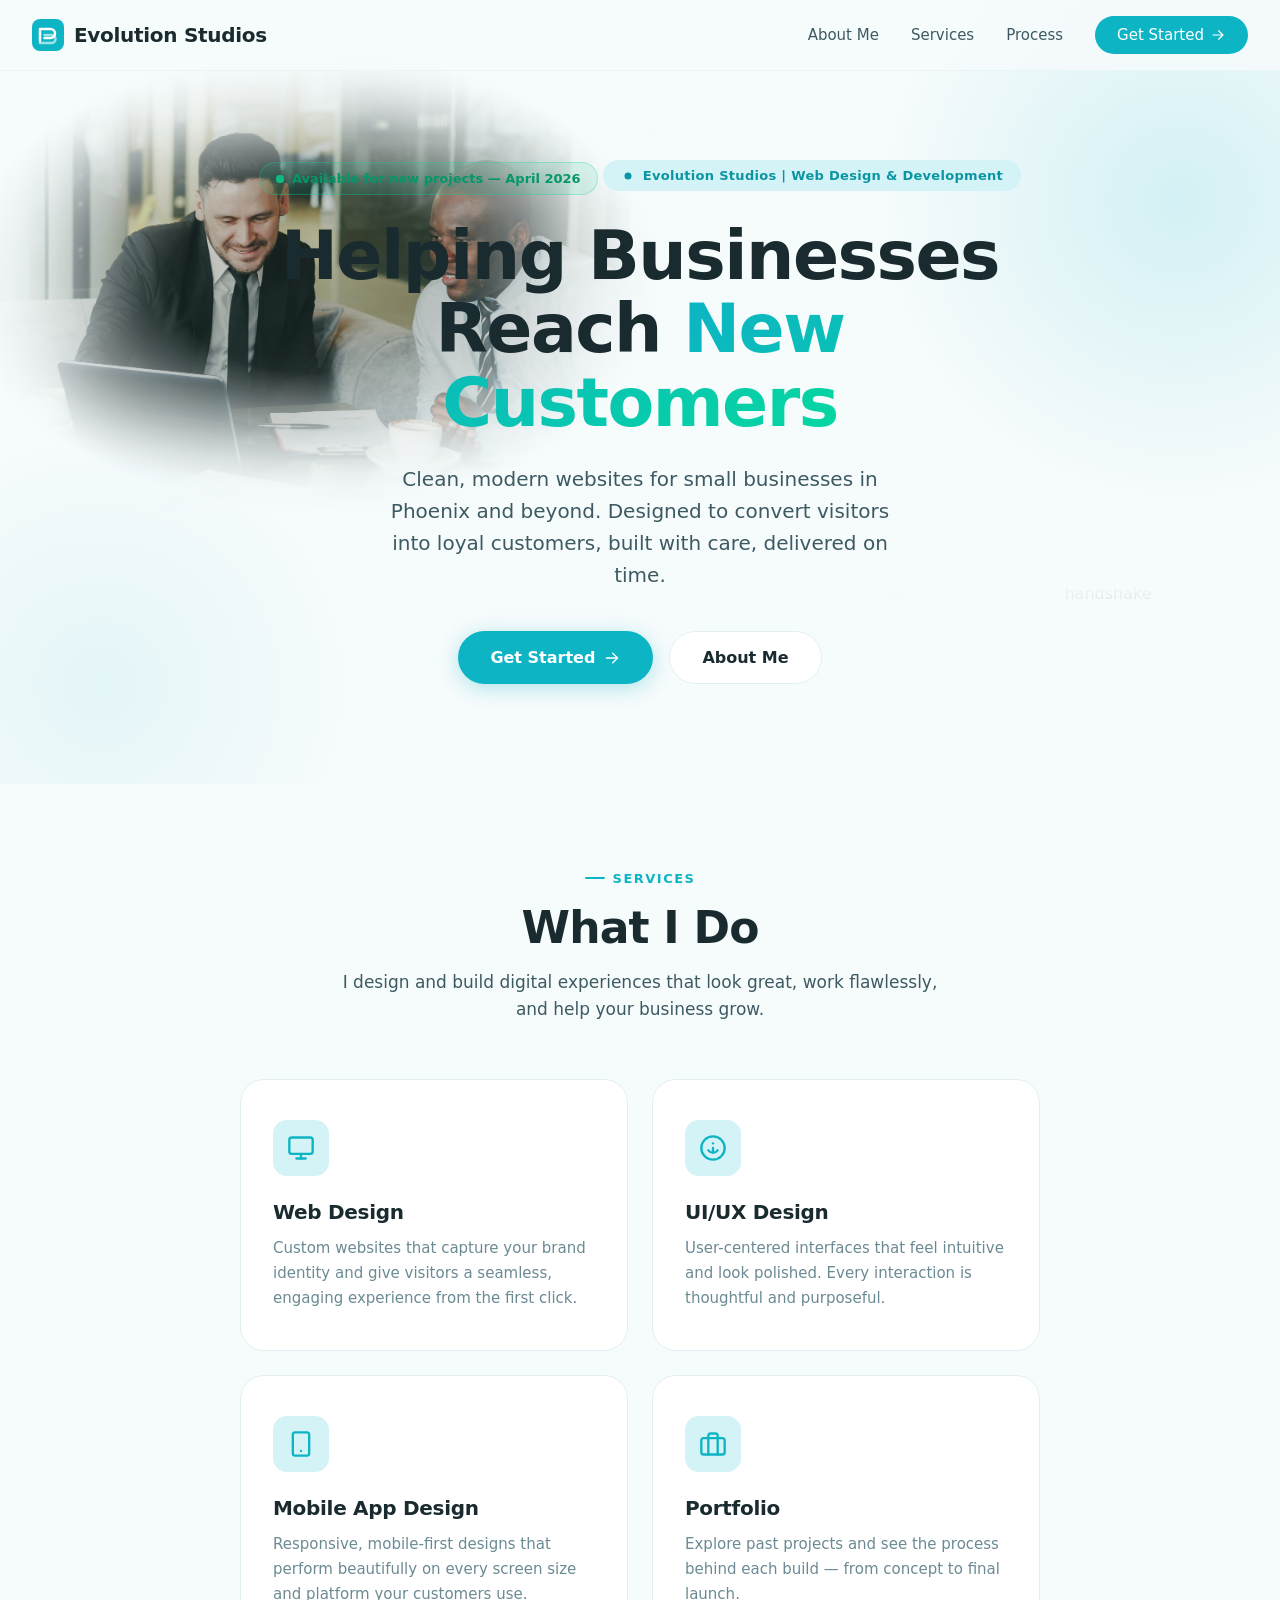
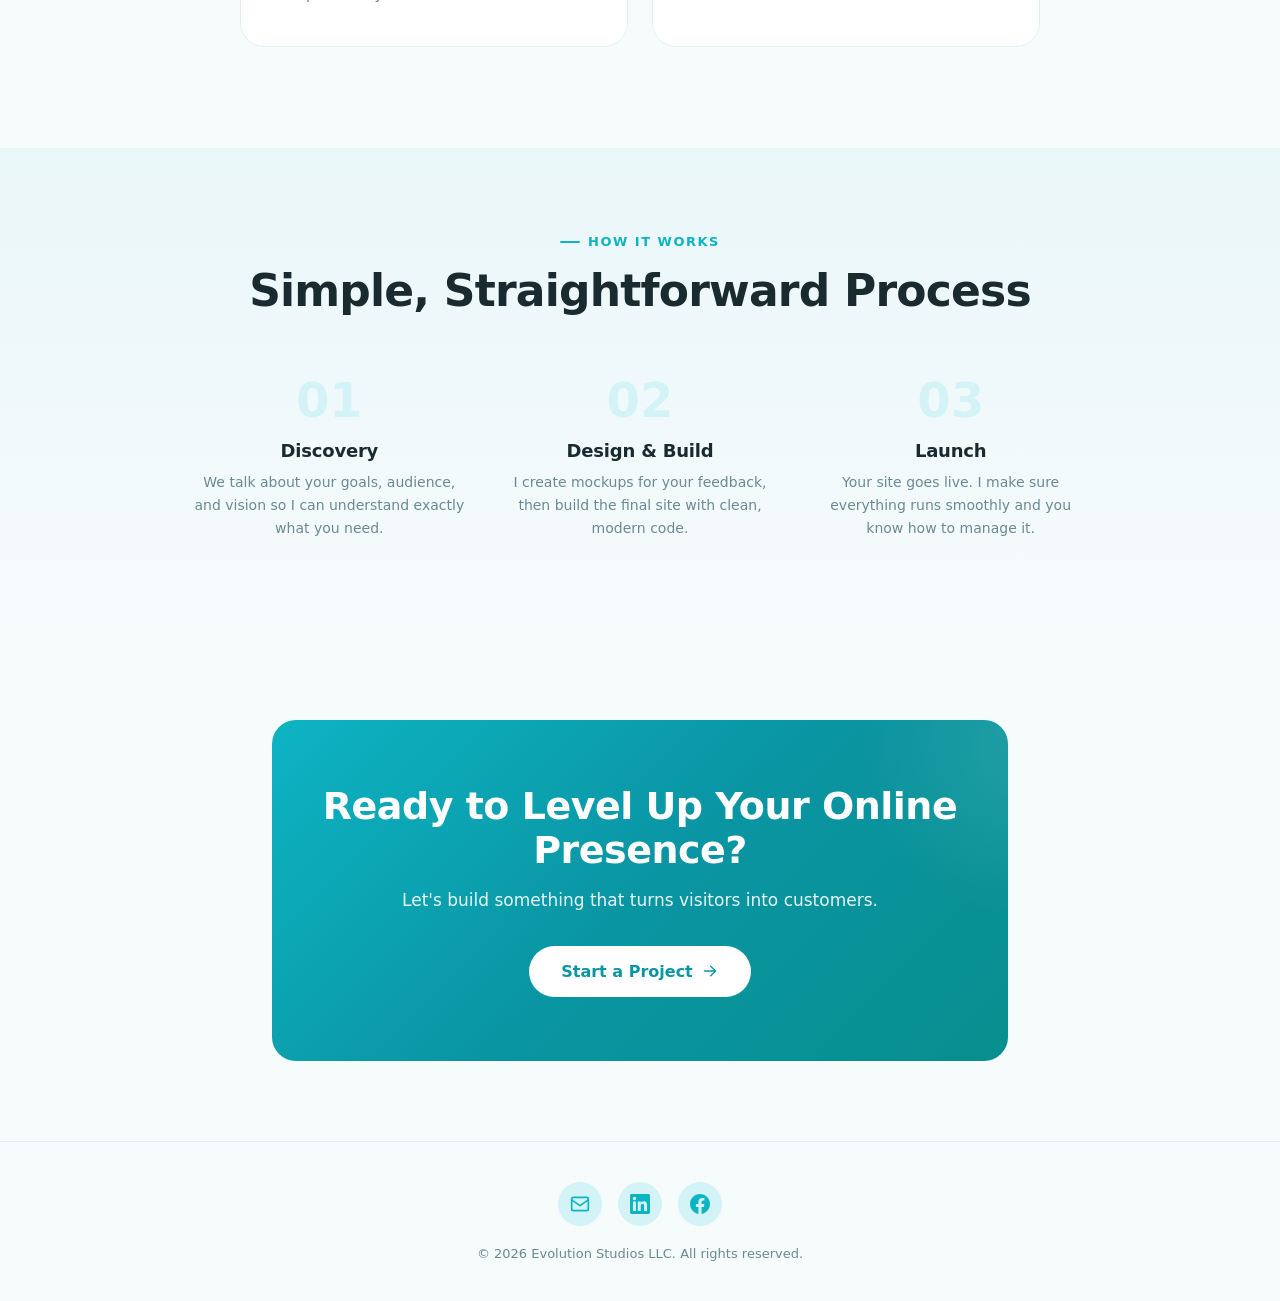
==== web files/index.html @ 4286f79e "main page" ====
<!DOCTYPE html>
<html lang="en">
<head>
<!-- Google tag (gtag.js) -->
<script async src="https://www.googletagmanager.com/gtag/js?id=G-BLVY6RMLWH"></script>
<script>
  window.dataLayer = window.dataLayer || [];
  function gtag(){dataLayer.push(arguments);}
  gtag('js', new Date());

  gtag('config', 'G-BLVY6RMLWH');
</script>
<meta charset="UTF-8">
<meta name="viewport" content="width=device-width, initial-scale=1.0">
<title>Evolution Studios — Web Design & Development</title>
<meta name="description" content="Evolution Studios offers custom web design, UI/UX, and mobile app design to help businesses attract and convert customers in the Phoenix area.">
<link rel="stylesheet" href="https://myfonts.neocities.org/fonts.css">
<style>

/* ============ VARIABLES ============ */
:root {
  --bg-primary: #f6fbfc;
  --bg-hero: #eaf7f9;
  --text-dark: #1a2b30;
  --text-mid: #3d5a62;
  --text-light: #6b8a93;
  --accent: #0db4c4;
  --accent-dark: #0a95a3;
  --accent-light: #d4f3f7;
  --accent-glow: rgba(13, 180, 196, 0.15);
  --white: #ffffff;
  --card-bg: #ffffff;
  --card-border: #e2eff2;
  --shadow-sm: 0 1px 3px rgba(26, 43, 48, 0.06);
  --shadow-md: 0 8px 30px rgba(26, 43, 48, 0.08);
  --shadow-lg: 0 20px 60px rgba(26, 43, 48, 0.1);
  --radius-sm: 10px;
  --radius-md: 16px;
  --radius-lg: 24px;
  --font-body: 'DM Sans', system-ui, -apple-system, sans-serif;
  --font-display: 'Outfit', system-ui, sans-serif;
}
/* Back to top button */
.back-to-top {
  position: fixed;
  bottom: 32px;
  right: 32px;
  width: 48px;
  height: 48px;
  background: var(--accent);
  color: var(--white);
  border: none;
  border-radius: 50%;
  cursor: pointer;
  display: flex;
  align-items: center;
  justify-content: center;
  box-shadow: 0 4px 20px rgba(13, 180, 196, 0.35);
  opacity: 0;
  visibility: hidden;
  transform: translateY(20px);
  transition: all 0.3s ease;
  z-index: 99;
}

.back-to-top.visible {
  opacity: 1;
  visibility: visible;
  transform: translateY(0);
}

.back-to-top:hover {
  background: var(--accent-dark);
  transform: translateY(-4px);
  box-shadow: 0 8px 30px rgba(13, 180, 196, 0.5);
}

.back-to-top svg {
  width: 20px;
  height: 20px;
}

@media (max-width: 700px) {
  .back-to-top {
    bottom: 20px;
    right: 20px;
    width: 44px;
    height: 44px;
  }
}
/* 3D tilt setup */
.services-grid {
  perspective: 1000px;
}

.service-card {
  transform-style: preserve-3d;
  will-change: transform;
}

.service-card .service-icon,
.service-card h3,
.service-card p {
  transform: translateZ(20px);
  transition: transform 0.35s ease;
}
/* Availability badge */
.availability-badge {
  display: inline-flex;
  align-items: center;
  gap: 8px;
  padding: 8px 16px;
  background: rgba(6, 214, 160, 0.1);
  border: 1px solid rgba(6, 214, 160, 0.3);
  border-radius: 50px;
  font-size: 13px;
  font-weight: 600;
  color: #059669;
  margin-bottom: 24px;
  animation: fadeUp 0.6s ease both;
}

.availability-dot {
  width: 8px;
  height: 8px;
  background: #10b981;
  border-radius: 50%;
  position: relative;
  flex-shrink: 0;
}

.availability-dot::before {
  content: '';
  position: absolute;
  inset: 0;
  background: #10b981;
  border-radius: 50%;
  animation: pulse 2s ease-out infinite;
}

@keyframes pulse {
  0% {
    transform: scale(1);
    opacity: 0.9;
  }
  100% {
    transform: scale(3.5);
    opacity: 0;
  }
}
.scroll-progress {
  position: fixed;
  top: 0;
  left: 0;
  height: 3px;
  width: 0%;
  background: linear-gradient(90deg, var(--accent), #06d6a0);
  z-index: 200;
  transition: width 0.1s ease-out;
  box-shadow: 0 0 10px var(--accent-glow);
}

/* ============ RESET ============ */
*, *::before, *::after { margin: 0; padding: 0; box-sizing: border-box; }
html { scroll-behavior: smooth; }
body {
  font-family: var(--font-body);
  color: var(--text-dark);
  background: var(--bg-primary);
  -webkit-font-smoothing: antialiased;
  overflow-x: hidden;
}
a { text-decoration: none; color: inherit; }
img { display: block; max-width: 100%; }

  /* ...your existing styles... */

  .fade-in {
    opacity: 0;
    transform: translateY(30px);
    transition: opacity 0.8s ease-out, transform 0.8s ease-out;
  }

  .fade-in.visible {
    opacity: 1;
    transform: translateY(0);
  }
  
  .fade-in:nth-child(1) { transition-delay: 0s; }
  .fade-in:nth-child(2) { transition-delay: 0.1s; }
  .fade-in:nth-child(3) { transition-delay: 0.2s; }
  .fade-in:nth-child(4) { transition-delay: 0.3s; }

  @media (prefers-reduced-motion: reduce) {
    .fade-in {
      opacity: 1;
      transform: none;
      transition: none;
    }
  }
/* ============ NAV ============ */
.nav {
  position: fixed;
  top: 0; left: 0; right: 0;
  z-index: 100;
  padding: 16px 32px;
  display: flex;
  align-items: center;
  justify-content: space-between;
  background: rgba(246, 251, 252, 0.85);
  backdrop-filter: blur(20px);
  -webkit-backdrop-filter: blur(20px);
  border-bottom: 1px solid rgba(226, 239, 242, 0.6);
  transition: box-shadow 0.3s;
}
.nav.scrolled { box-shadow: var(--shadow-sm); }
.nav-logo {
  display: flex;
  align-items: center;
  gap: 10px;
  font-family: var(--font-display);
  font-weight: 700;
  font-size: 20px;
  color: var(--text-dark);
  letter-spacing: -0.3px;
}
.nav-logo svg { flex-shrink: 0; }
.nav-links { display: flex; gap: 32px; align-items: center; }
.nav-links a {
  font-size: 15px;
  font-weight: 500;
  color: var(--text-mid);
  transition: color 0.2s;
}
.nav-links a:hover { color: var(--accent); }
.nav-cta {
  display: inline-flex;
  align-items: center;
  gap: 6px;
  padding: 10px 22px;
  background: var(--accent);
  color: var(--white) !important;
  font-weight: 600;
  font-size: 14px;
  border-radius: 50px;
  transition: background 0.2s, transform 0.2s;
}
.nav-cta:hover { background: var(--accent-dark); transform: translateY(-1px); }

/* Mobile nav toggle */
.nav-toggle { display: none; background: none; border: none; cursor: pointer; padding: 4px; }
.nav-toggle span {
  display: block;
  width: 24px;
  height: 2px;
  background: var(--text-dark);
  margin: 6px 0;
  border-radius: 2px;
  transition: 0.3s;
}

/* ============ HERO ============ */
.hero {
  padding: 160px 32px 100px;
  text-align: center;
  position: relative;
  overflow: hidden;
}
.hero::before {
  content: '';
  position: absolute;
  top: -100px; right: -200px;
  width: 600px; height: 600px;
  background: radial-gradient(circle, var(--accent-glow) 0%, transparent 70%);
  pointer-events: none;
}
.hero::after {
  content: '';
  position: absolute;
  bottom: -150px; left: -150px;
  width: 500px; height: 500px;
  background: radial-gradient(circle, rgba(13, 180, 196, 0.08) 0%, transparent 70%);
  pointer-events: none;
}
.hero-image {
  position: absolute;
  top: 50px;
  left: -40px;
  width: 700px;
  height: 460px;
  opacity: 1;
  pointer-events: none;
  overflow: visible; /* Changed to visible so feather can breathe */
  border-radius: 24px;
}

.hero-image img {
  width: 100%;
  height: 100%;
  object-fit: cover;
  mask-image: radial-gradient(
    ellipse 50% 50% at center,
    rgba(0,0,0,1) 0%,
    rgba(0,0,0,1) 40%,
    rgba(0,0,0,0.5) 70%,
    rgba(0,0,0,0) 100%
  );
  -webkit-mask-image: radial-gradient(
    ellipse 50% 50% at center,
    rgba(0,0,0,1) 0%,
    rgba(0,0,0,1) 40%,
    rgba(0,0,0,0.5) 70%,
    rgba(0,0,0,0) 100%
  );
   mask-composite: intersect;
  -webkit-mask-composite: source-in;
}
.hero-image::after {
  content: '';
  position: absolute;
  inset: 0;
  box-shadow: inset 0 0 100px 60px var(--bg-primary);
  border-radius: 24px;
  pointer-events: none;
}
.hero-badge {
  display: inline-flex;
  align-items: center;
  gap: 8px;
  padding: 8px 18px;
  background: var(--accent-light);
  color: var(--accent-dark);
  font-size: 13px;
  font-weight: 600;
  border-radius: 50px;
  margin-bottom: 28px;
  letter-spacing: 0.3px;
  animation: fadeUp 0.6s ease both;
}
.hero-badge svg { width: 14px; height: 14px; }
.hero h1 {
  font-family: var(--font-display);
  font-size: clamp(36px, 6vw, 68px);
  font-weight: 800;
  line-height: 1.08;
  letter-spacing: -1.5px;
  max-width: 750px;
  margin: 0 auto 24px;
  animation: fadeUp 0.6s 0.1s ease both;
}
.hero h1 .highlight {
  background: linear-gradient(135deg, var(--accent), #06d6a0);
  -webkit-background-clip: text;
  -webkit-text-fill-color: transparent;
  background-clip: text;
}
.hero-sub {
  font-size: clamp(17px, 2.2vw, 20px);
  color: var(--text-mid);
  line-height: 1.6;
  max-width: 540px;
  margin: 0 auto 40px;
  animation: fadeUp 0.6s 0.2s ease both;
}
.hero-actions {
  display: flex;
  gap: 16px;
  justify-content: center;
  flex-wrap: wrap;
  animation: fadeUp 0.6s 0.3s ease both;
}
.availability-badge,
.hero-badge,
.hero h1,
.hero-sub,
.hero-actions {
  position: relative;
  z-index: 1;
}
.btn-primary {
  display: inline-flex;
  align-items: center;
  gap: 8px;
  padding: 16px 32px;
  background: var(--accent);
  color: var(--white);
  font-family: var(--font-body);
  font-weight: 600;
  font-size: 16px;
  border: none;
  border-radius: 50px;
  cursor: pointer;
  transition: all 0.25s;
  box-shadow: 0 4px 20px rgba(13, 180, 196, 0.3);
}
.btn-primary:hover {
  background: var(--accent-dark);
  transform: translateY(-2px);
  box-shadow: 0 8px 30px rgba(13, 180, 196, 0.35);
}
.btn-primary svg { width: 18px; height: 18px; }
.btn-secondary {
  display: inline-flex;
  align-items: center;
  gap: 8px;
  padding: 16px 32px;
  background: var(--white);
  color: var(--text-dark);
  font-family: var(--font-body);
  font-weight: 600;
  font-size: 16px;
  border: 1.5px solid var(--card-border);
  border-radius: 50px;
  cursor: pointer;
  transition: all 0.25s;
}
.btn-secondary:hover {
  border-color: var(--accent);
  color: var(--accent);
  transform: translateY(-2px);
  box-shadow: var(--shadow-md);
}

/* ============ SERVICES ============ */
.services {
  padding: 80px 32px 100px;
  max-width: 1100px;
  margin: 0 auto;
  position: relative;
  text-align: center;
}
.section-label {
  display: inline-flex;
  align-items: center;
  gap: 8px;
  font-size: 13px;
  font-weight: 600;
  color: var(--accent);
  text-transform: uppercase;
  letter-spacing: 1.5px;
  margin-bottom: 16px;
}
.section-label::before {
  content: '';
  width: 20px; height: 2px;
  background: var(--accent);
  border-radius: 2px;
}
.services h2 {
  font-family: var(--font-display);
  font-size: clamp(28px, 4vw, 44px);
  font-weight: 700;
  letter-spacing: -0.8px;
  margin-bottom: 16px;
}
.services-image {
  position: absolute;
  top: -200px;
  right: -120px;
  width: 420px;
  height: 380px;
  z-index: 0;
  opacity: 0.55;
  pointer-events: none;
}

.services-image img {
  width: 100%;
  height: 100%;
  object-fit: cover;
  border-radius: 24px;

  /* All four directions must be comma-separated inside the same property */
  -webkit-mask-image: 
    linear-gradient(to right, transparent 0%, black 25%), 
    linear-gradient(to left, transparent 0%, black 25%), 
    linear-gradient(to top, transparent 0%, black 25%),
    linear-gradient(to bottom, transparent 0%, black 25%);
  mask-image: 
    linear-gradient(to right, transparent 0%, black 25%), 
    linear-gradient(to left, transparent 0%, black 25%), 
    linear-gradient(to top, transparent 0%, black 25%),
    linear-gradient(to bottom, transparent 0%, black 25%);
    
  -webkit-mask-composite: source-in;
  mask-composite: intersect;
}
.services .section-desc {
  color: var(--text-mid);
  font-size: 17px;
  line-height: 1.6;
  max-width: 620px;
  margin: 0 auto 56px;
  text-align: center;
}
.services-grid {
  display: grid;
  grid-template-columns: repeat(2, 1fr);
  gap: 24px;
  max-width: 800px;
  margin: 0 auto;
}
.service-card {
  background: var(--card-bg);
  border: 1px solid var(--card-border);
  border-radius: var(--radius-lg);
  padding: 40px 32px;
  text-align: left;
  transition: all 0.35s ease;
  position: relative;
  overflow: hidden;
}
.service-card::before {
  content: '';
  position: absolute;
  top: 0; left: 0; right: 0;
  height: 3px;
  background: linear-gradient(90deg, var(--accent), #06d6a0);
  opacity: 0;
  transition: opacity 0.35s;
}
.service-card:hover {
  transform: translateY(-6px);
  box-shadow: var(--shadow-lg);
  border-color: transparent;
}
a.service-card {
  color: inherit;
  text-decoration: none;
  display: block;
}
.service-card:hover::before { opacity: 1; }
.service-icon {
  width: 56px; height: 56px;
  border-radius: 14px;
  background: var(--accent-light);
  display: flex;
  align-items: center;
  justify-content: center;
  margin-bottom: 24px;
}
.service-icon svg { width: 28px; height: 28px; color: var(--accent); }
.service-card h3 {
  font-family: var(--font-display);
  font-size: 20px;
  font-weight: 700;
  margin-bottom: 12px;
  letter-spacing: -0.3px;
}
.service-card p {
  color: var(--text-light);
  font-size: 15px;
  line-height: 1.65;
}

/* ============ PROCESS ============ */
.process {
  padding: 80px 32px 100px;
  background: linear-gradient(180deg, var(--bg-hero) 0%, var(--bg-primary) 100%);
}
.process-inner {
  max-width: 900px;
  margin: 0 auto;
  text-align: center;
}
.process h2 {
  font-family: var(--font-display);
  font-size: clamp(28px, 4vw, 44px);
  font-weight: 700;
  letter-spacing: -0.8px;
  margin-bottom: 60px;
}
.steps {
  display: grid;
  grid-template-columns: repeat(3, 1fr);
  gap: 32px;
  text-align: center;
}
.step-num {
  font-family: var(--font-display);
  font-size: 48px;
  font-weight: 800;
  color: var(--accent-light);
  line-height: 1;
  margin-bottom: 16px;
}
.step h3 {
  font-family: var(--font-display);
  font-size: 18px;
  font-weight: 700;
  margin-bottom: 10px;
  letter-spacing: -0.2px;
}
.step p {
  color: var(--text-light);
  font-size: 14px;
  line-height: 1.65;
}

/* ============ CTA / FOOTER ============ */
.cta-section {
  padding: 80px 32px;
  max-width: 800px;
  margin: 0 auto;
  text-align: center;
}
.cta-box {
  background: linear-gradient(135deg, #0db4c4 0%, #0a95a3 50%, #078f8e 100%);
  border-radius: var(--radius-lg);
  padding: 64px 48px;
  color: var(--white);
  position: relative;
  overflow: hidden;
}
.cta-box::before {
  content: '';
  position: absolute;
  top: -50%; right: -30%;
  width: 400px; height: 400px;
  background: radial-gradient(circle, rgba(255,255,255,0.1) 0%, transparent 60%);
  pointer-events: none;
}
.cta-box h2 {
  font-family: var(--font-display);
  font-size: clamp(26px, 4vw, 38px);
  font-weight: 700;
  letter-spacing: -0.5px;
  margin-bottom: 16px;
}
.cta-box p {
  font-size: 17px;
  opacity: 0.9;
  margin-bottom: 32px;
  line-height: 1.5;
}
.btn-white {
  display: inline-flex;
  align-items: center;
  gap: 8px;
  padding: 16px 32px;
  background: var(--white);
  color: var(--accent-dark);
  font-family: var(--font-body);
  font-weight: 700;
  font-size: 16px;
  border: none;
  border-radius: 50px;
  cursor: pointer;
  transition: all 0.25s;
}
.btn-white:hover {
  transform: translateY(-2px);
  box-shadow: 0 8px 30px rgba(0,0,0,0.15);
}

.site-footer {
  padding: 40px 32px;
  text-align: center;
  border-top: 1px solid var(--card-border);
}
.footer-inner {
  max-width: 600px;
  margin: 0 auto;
}
.footer-socials {
  display: flex;
  justify-content: center;
  gap: 16px;
  margin-bottom: 20px;
}
.social-link {
  width: 44px; height: 44px;
  border-radius: 50%;
  background: var(--accent-light);
  display: flex;
  align-items: center;
  justify-content: center;
  transition: all 0.25s;
}
.social-link:hover {
  background: var(--accent);
  transform: translateY(-2px);
}
.social-link:hover svg { color: var(--white); }
.social-link svg { width: 20px; height: 20px; color: var(--accent); }
.footer-copy {
  font-size: 13px;
  color: var(--text-light);
}

/* ============ ANIMATIONS ============ */
@keyframes fadeUp {
  from { opacity: 0; transform: translateY(20px); }
  to { opacity: 1; transform: translateY(0); }
}

/* ============ RESPONSIVE ============ */
@media (max-width: 900px) {
  .hero-image {
  display: none;
}
  .services-grid { grid-template-columns: 1fr 1fr; }
  .steps { grid-template-columns: 1fr; gap: 40px; }
}
@media (max-width: 700px) {
  .nav-links { display: none; }
  .nav-toggle { display: block; }
  .nav-links.open {
    display: flex;
    flex-direction: column;
    position: absolute;
    top: 100%; left: 0; right: 0;
    background: var(--bg-primary);
    padding: 24px 32px;
    border-bottom: 1px solid var(--card-border);
    box-shadow: var(--shadow-md);
  }
  /* Fixes the empty space around the services section */
  .services {
    padding: 60px 20px; /* Reduces side padding so cards can grow */
    width: 100%;        /* Ensures the container takes full width */
  }

  .services-grid {
    grid-template-columns: 1fr; /* Stacks cards in one column */
    width: 100%;
    gap: 20px;
  }

  .service-card {
    width: 100%; /* Forces cards to fill the empty white space */
    margin: 0;
  }
  
  /* Hides that background handshake image that might be pushing the width out */
  .services-image {
    display: none;
  }
  .hero { padding: 130px 20px 70px; }
  .services-grid { grid-template-columns: 1fr; }
  .services, .process, .cta-section { padding-left: 20px; padding-right: 20px; }
  .cta-box { padding: 48px 28px; }
}
</style>
</head>
<body>

<!-- Scroll progress bar -->
<div class="scroll-progress" id="scrollProgress"></div>
<!-- ===== NAV ===== -->
<nav class="nav" id="mainNav">
  <a href="/" class="nav-logo">
    <!-- Logo mark -->
    <svg width="32" height="32" viewBox="0 0 32 32" fill="none">
      <rect width="32" height="32" rx="8" fill="#0db4c4"/>
      <path d="M8 22V10h10.5a4.5 4.5 0 010 9H12.5" stroke="#fff" stroke-width="2.5" stroke-linecap="round" stroke-linejoin="round"/>
      <path d="M12.5 16h7a4 4 0 010 8H8" stroke="#fff" stroke-width="2.5" stroke-linecap="round" stroke-linejoin="round" opacity="0.6"/>
    </svg>
    Evolution Studios
  </a>
  <div class="nav-links" id="navLinks">
    <a href="aboutme.html">About Me</a>
    <a href="#services">Services</a>
    <a href="#process">Process</a>
    <a href="get-started.html" class="nav-cta">
      Get Started
      <svg viewBox="0 0 20 20" fill="currentColor" width="16" height="16"><path fill-rule="evenodd" d="M3 10a.75.75 0 01.75-.75h10.638L10.23 5.29a.75.75 0 111.04-1.08l5.5 5.25a.75.75 0 010 1.08l-5.5 5.25a.75.75 0 11-1.04-1.08l4.158-3.96H3.75A.75.75 0 013 10z"/></svg>
    </a>
  </div>
  <button class="nav-toggle" id="navToggle" aria-label="Toggle menu">
    <span></span><span></span><span></span>
  </button>
</nav>

<!-- ===== HERO ===== -->
<section class="hero">
<div class="hero-image">
  <img src="hero-meeting.jpg" alt="Business meeting">
</div>
 <!-- NEW: Availability badge -->
  <div class="availability-badge">
    <span class="availability-dot"></span>
    Available for new projects — April 2026
  </div>
  <div class="hero-badge">
    <svg viewBox="0 0 16 16" fill="currentColor"><circle cx="8" cy="8" r="4"/></svg>
    Evolution Studios | Web Design &amp; Development
  </div>
  <h1>Helping Businesses Reach <span class="highlight">New Customers</span></h1>
  <p class="hero-sub">Clean, modern websites for small businesses in Phoenix and beyond. Designed to convert visitors into loyal customers, built with care, delivered on time.</p>
  <div class="hero-actions">
    <a href="get-started.html" class="btn-primary">
      Get Started
      <svg viewBox="0 0 20 20" fill="currentColor"><path fill-rule="evenodd" d="M3 10a.75.75 0 01.75-.75h10.638L10.23 5.29a.75.75 0 111.04-1.08l5.5 5.25a.75.75 0 010 1.08l-5.5 5.25a.75.75 0 11-1.04-1.08l4.158-3.96H3.75A.75.75 0 013 10z"/></svg>
    </a>
    <a href="aboutme.html" class="btn-secondary">About Me</a>
  </div>
</section>

<!-- ===== SERVICES ===== -->
<section class="services" id="services">
<div class="services-image">
  <img src="handshake.jpg" alt="handshake">
</div>
  <div class="section-label">Services</div>
  <h2>What I Do</h2>
  <p class="section-desc">I design and build digital experiences that look great, work flawlessly, and help your business grow.</p>
  <div class="services-grid">

    <!-- Web Design -->
    <a class="service-card fade-in" href="web-design.html" alt="Web Design">
      <div class="service-icon">
        <svg viewBox="0 0 24 24" fill="none" stroke="currentColor" stroke-width="2" stroke-linecap="round" stroke-linejoin="round">
          <rect x="2" y="3" width="20" height="14" rx="2"/><line x1="8" y1="21" x2="16" y2="21"/><line x1="12" y1="17" x2="12" y2="21"/>
        </svg>
      </div>
      <h3>Web Design</h3>
      <p>Custom websites that capture your brand identity and give visitors a seamless, engaging experience from the first click.</p>
    </a>

    <!-- UI/UX Design -->
    <a class="service-card fade-in" href="uiux.html" alt="UI/UX Design">
      <div class="service-icon">
        <svg viewBox="0 0 24 24" fill="none" stroke="currentColor" stroke-width="2" stroke-linecap="round" stroke-linejoin="round">
          <circle cx="12" cy="12" r="10"/><path d="M12 16v-4"/><path d="M12 8h.01"/>
          <path d="M8 14s1.5 2 4 2 4-2 4-2"/>
        </svg>
      </div>
      <h3>UI/UX Design</h3>
      <p>User-centered interfaces that feel intuitive and look polished. Every interaction is thoughtful and purposeful.</p>
    </a>

    <!-- Mobile App Design -->
    <a class="service-card fade-in" href="mobile-app" alt="Mobile App Design">
      <div class="service-icon">
        <svg viewBox="0 0 24 24" fill="none" stroke="currentColor" stroke-width="2" stroke-linecap="round" stroke-linejoin="round">
          <rect x="5" y="2" width="14" height="20" rx="2"/><line x1="12" y1="18" x2="12.01" y2="18"/>
        </svg>
      </div>
      <h3>Mobile App Design</h3>
      <p>Responsive, mobile-first designs that perform beautifully on every screen size and platform your customers use.</p>
    </a>
    <!-- Portfolio -->
    <a class="service-card fade-in" href="portfolio.html" alt="Coming Soon">
      <div class="service-icon">
        <svg viewBox="0 0 24 24" fill="none" stroke="currentColor" stroke-width="2" stroke-linecap="round" stroke-linejoin="round">
          <rect x="2" y="7" width="20" height="14" rx="2"/>
          <path d="M16 21V5a2 2 0 0 0-2-2h-4a2 2 0 0 0-2 2v16"/>
        </svg>
      </div>
      <h3>Portfolio</h3>
      <p>Explore past projects and see the process behind each build — from concept to final launch.</p>
    </a>

  </div>
</section>

<!-- ===== PROCESS ===== -->
<section class="process" id="process">
  <div class="process-inner">
    <div class="section-label" style="justify-content:center;">How It Works</div>
    <h2>Simple, Straightforward Process</h2>
    <div class="steps">
      <div class="step fade-in">
        <div class="step-num">01</div>
        <h3>Discovery</h3>
        <p>We talk about your goals, audience, and vision so I can understand exactly what you need.</p>
      </div>
      <div class="step fade-in">
        <div class="step-num">02</div>
        <h3>Design &amp; Build</h3>
        <p>I create mockups for your feedback, then build the final site with clean, modern code.</p>
      </div>
      <div class="step fade-in">
        <div class="step-num">03</div>
        <h3>Launch</h3>
        <p>Your site goes live. I make sure everything runs smoothly and you know how to manage it.</p>
      </div>
    </div>
  </div>
</section>

<!-- ===== CTA ===== -->
<section class="cta-section">
  <div class="cta-box">
    <h2>Ready to Level Up Your Online Presence?</h2>
    <p>Let's build something that turns visitors into customers.</p>
    <a href="get-started.html" class="btn-white">
      Start a Project
      <svg viewBox="0 0 20 20" fill="currentColor" width="18" height="18"><path fill-rule="evenodd" d="M3 10a.75.75 0 01.75-.75h10.638L10.23 5.29a.75.75 0 111.04-1.08l5.5 5.25a.75.75 0 010 1.08l-5.5 5.25a.75.75 0 11-1.04-1.08l4.158-3.96H3.75A.75.75 0 013 10z"/></svg>
    </a>
  </div>
</section>

<!-- ===== FOOTER ===== -->
<footer class="site-footer">
  <div class="footer-inner">
    <div class="footer-socials">
      <a href="mailto:evostudiosllc@gmail.com" class="social-link" aria-label="Email">
        <svg viewBox="0 0 24 24" fill="none" stroke="currentColor" stroke-width="2" stroke-linecap="round" stroke-linejoin="round">
          <rect x="2" y="4" width="20" height="16" rx="2"/><path d="M22 7l-10 7L2 7"/>
        </svg>
      </a>
      <a href="https://www.linkedin.com/in/john-wilkinson-a63a3b241/" target="_blank" class="social-link" aria-label="LinkedIn">
        <svg viewBox="0 0 24 24" fill="currentColor">
          <path d="M20.447 20.452h-3.554v-5.569c0-1.328-.027-3.037-1.852-3.037-1.853 0-2.136 1.445-2.136 2.939v5.667H9.351V9h3.414v1.561h.046c.477-.9 1.637-1.85 3.37-1.85 3.601 0 4.267 2.37 4.267 5.455v6.286zM5.337 7.433a2.062 2.062 0 01-2.063-2.065 2.064 2.064 0 112.063 2.065zm1.782 13.019H3.555V9h3.564v11.452zM22.225 0H1.771C.792 0 0 .774 0 1.729v20.542C0 23.227.792 24 1.771 24h20.451C23.2 24 24 23.227 24 22.271V1.729C24 .774 23.2 0 22.222 0h.003z"/>
        </svg>
      </a>
      <a href="https://www.facebook.com/profile.php?id=100082009905685" target="_blank" class="social-link" aria-label="Facebook">
        <svg viewBox="0 0 24 24" fill="currentColor">
          <path d="M24 12.073c0-6.627-5.373-12-12-12s-12 5.373-12 12c0 5.99 4.388 10.954 10.125 11.854v-8.385H7.078v-3.47h3.047V9.43c0-3.007 1.792-4.669 4.533-4.669 1.312 0 2.686.235 2.686.235v2.953H15.83c-1.491 0-1.956.925-1.956 1.874v2.25h3.328l-.532 3.47h-2.796v8.385C19.612 23.027 24 18.062 24 12.073z"/>
        </svg>
      </a>
    </div>
    <p class="footer-copy">&copy; 2026 Evolution Studios LLC. All rights reserved.</p>
  </div>
</footer>
<!-- Back to top button -->
<button class="back-to-top" id="backToTop" aria-label="Back to top">
  <svg viewBox="0 0 24 24" fill="none" stroke="currentColor" stroke-width="2.5" stroke-linecap="round" stroke-linejoin="round">
    <line x1="12" y1="19" x2="12" y2="5"/>
    <polyline points="5 12 12 5 19 12"/>
  </svg>
</button>
<script>
// Scroll progress bar
const progressBar = document.getElementById('scrollProgress');
window.addEventListener('scroll', () => {
  const docHeight = document.documentElement.scrollHeight - window.innerHeight;
  progressBar.style.width = (window.scrollY / docHeight) * 100 + '%';
});

// Scroll shadow on nav
const nav = document.getElementById('mainNav');
window.addEventListener('scroll', () => {
  nav.classList.toggle('scrolled', window.scrollY > 10);
});

// Mobile toggle
const toggle = document.getElementById('navToggle');
const links = document.getElementById('navLinks');
toggle.addEventListener('click', () => {
  links.classList.toggle('open');
});

// Scroll fader
const faders = document.querySelectorAll('.fade-in');
const observer = new IntersectionObserver((entries) => {
  entries.forEach(entry => {
    if (entry.isIntersecting) {
      entry.target.classList.add('visible');
    } else {
      entry.target.classList.remove('visible');
    }
  });
}, {
  threshold: 0.15,
  rootMargin: '0px 0px -50px 0px'
});
faders.forEach(el => observer.observe(el));
// 3D tilt on service cards
const tiltCards = document.querySelectorAll('.service-card');

tiltCards.forEach(card => {
  card.addEventListener('mousemove', (e) => {
    const rect = card.getBoundingClientRect();
    const x = e.clientX - rect.left;
    const y = e.clientY - rect.top;
    
    const centerX = rect.width / 2;
    const centerY = rect.height / 2;
    
    const rotateY = ((x - centerX) / centerX) * 8; // max 8deg tilt
    const rotateX = ((centerY - y) / centerY) * 8;
    
    card.style.transform = `perspective(1000px) rotateX(${rotateX}deg) rotateY(${rotateY}deg) translateY(-6px)`;
  });
  
  card.addEventListener('mouseleave', () => {
    card.style.transform = '';
  });
});
// Back to top button
const backToTop = document.getElementById('backToTop');

window.addEventListener('scroll', () => {
  backToTop.classList.toggle('visible', window.scrollY > 200);
});

backToTop.addEventListener('click', () => {
  window.scrollTo({ top: 0, behavior: 'smooth' });
});
</script>

</body>
</html>
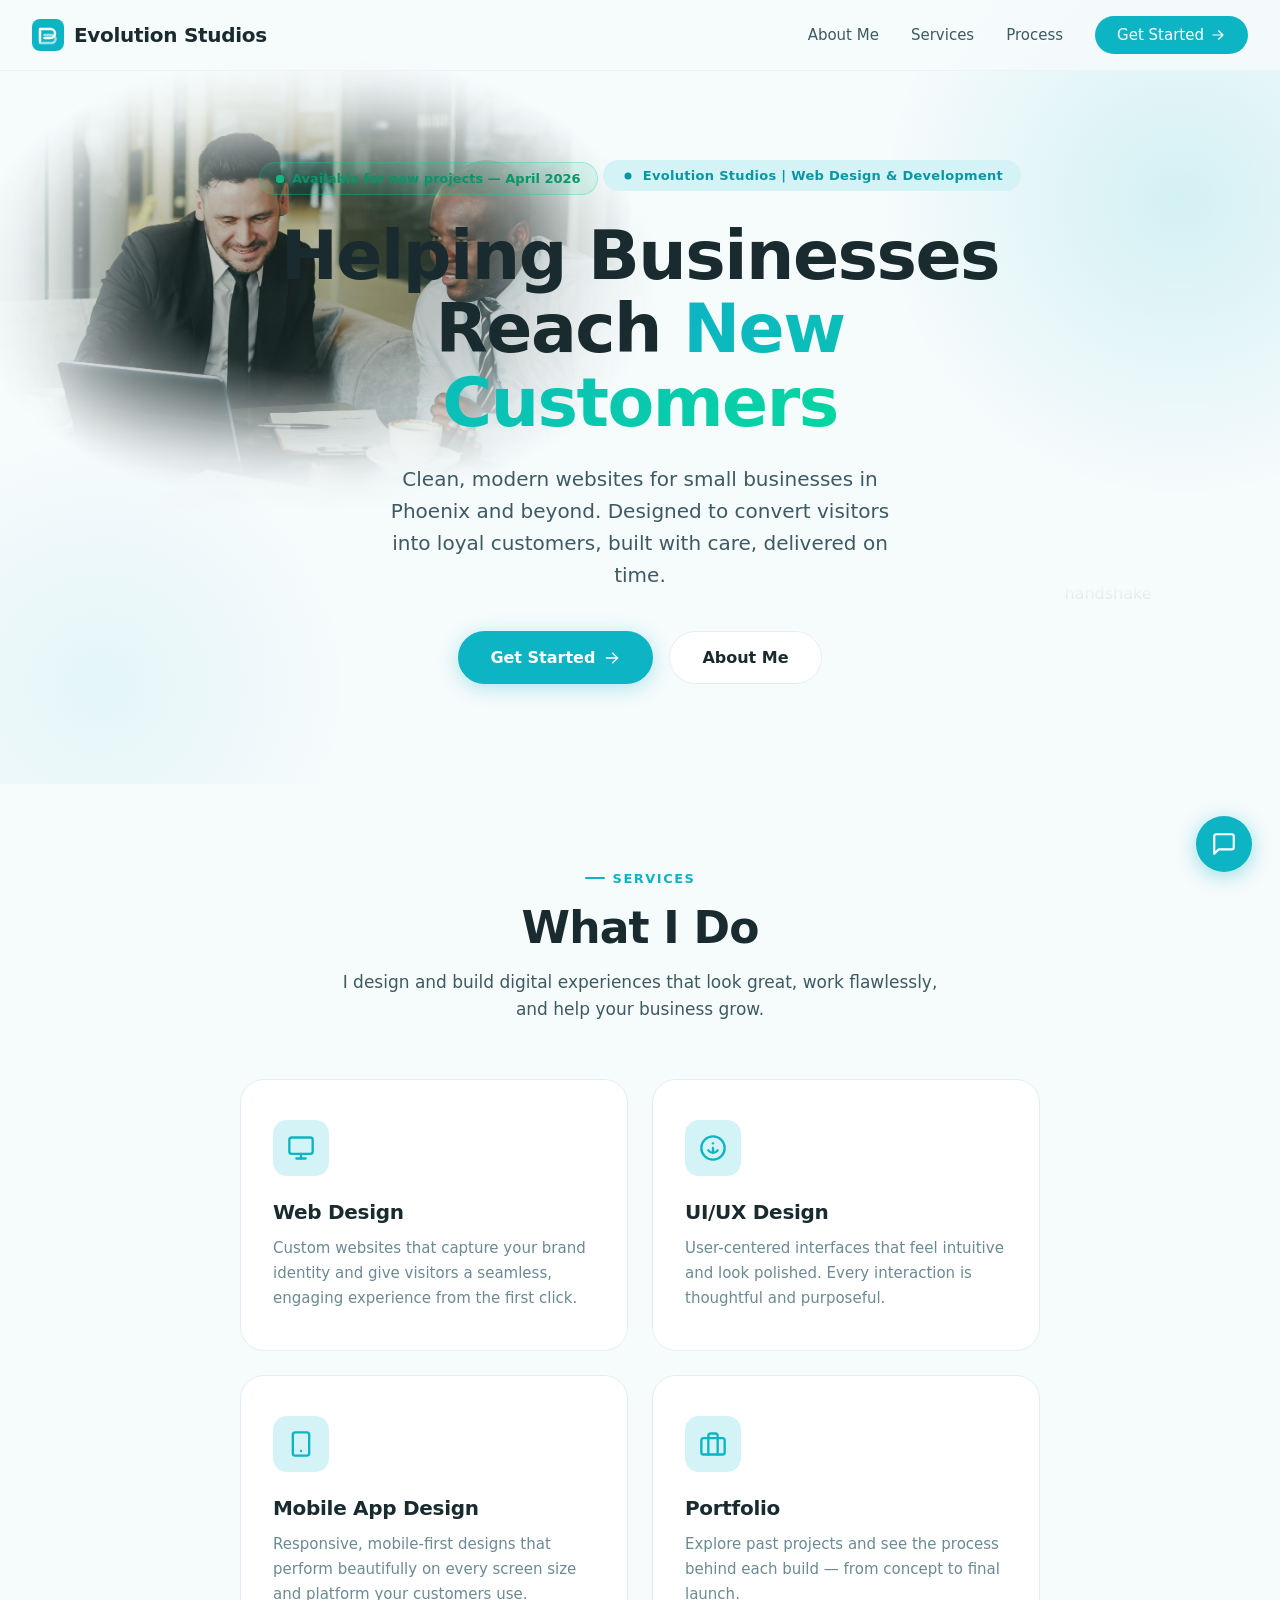
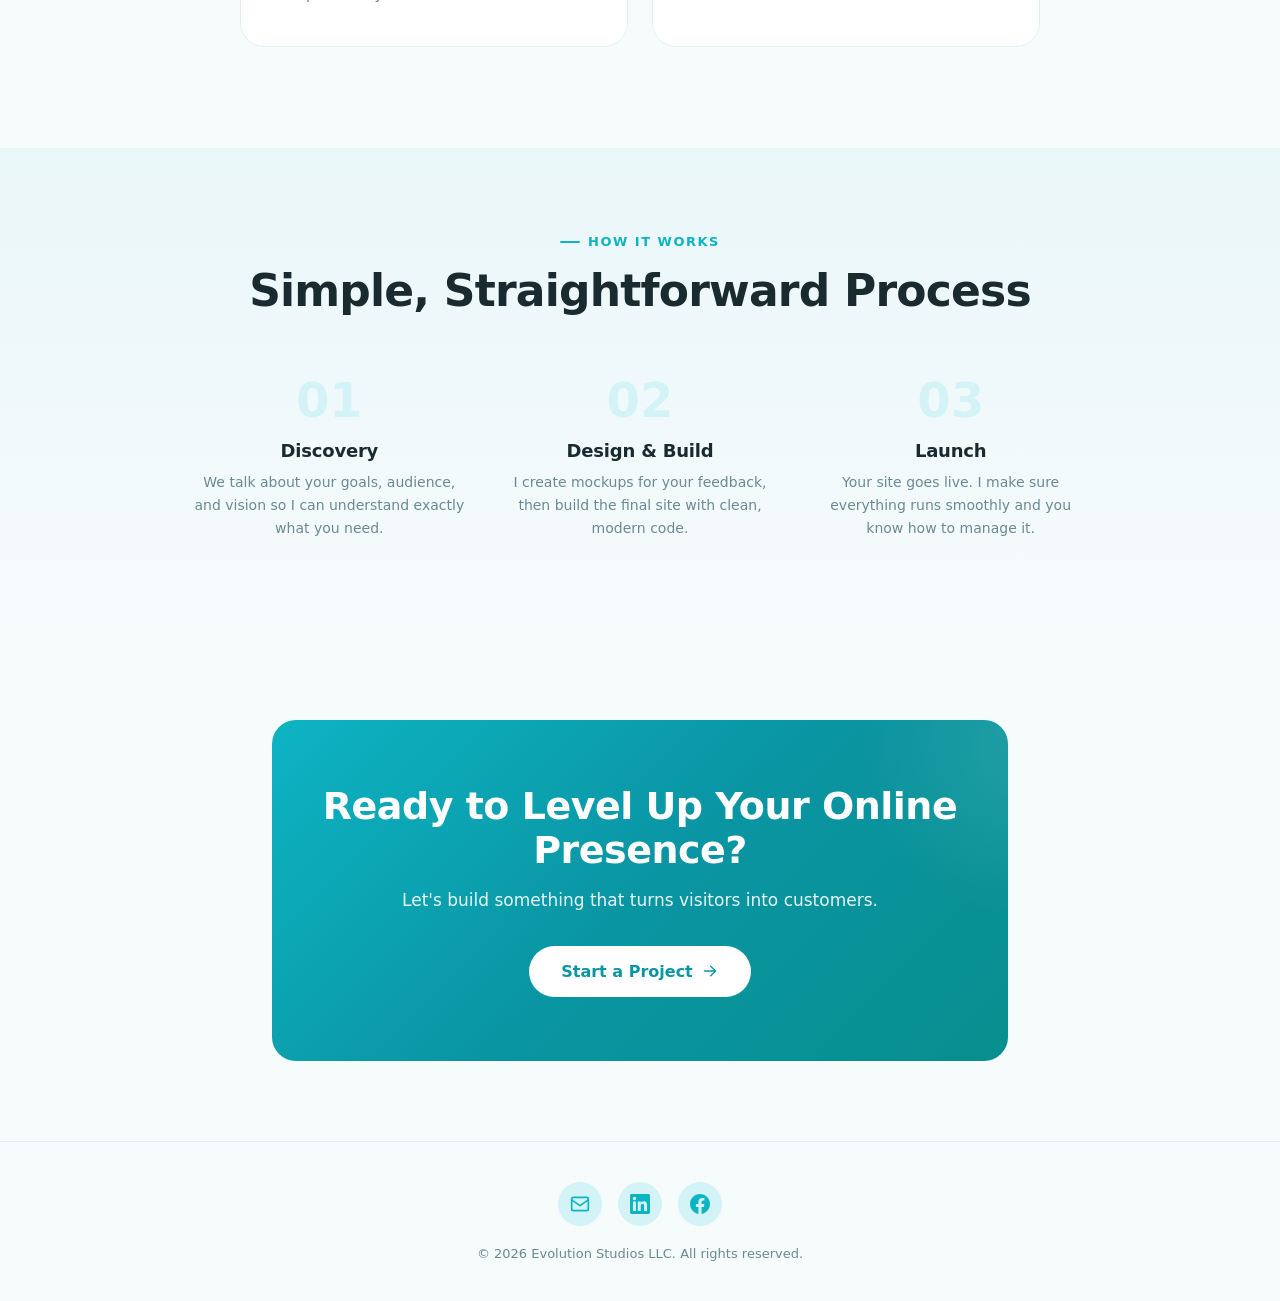
==== commit a90a8bb1: "chatbot update main page" ====
--- a/web files/index.html
+++ b/web files/index.html
@@ -991,6 +991,7 @@
   window.scrollTo({ top: 0, behavior: 'smooth' });
 });
 </script>
+<script src="chatbot.js"></script>
 
 </body>
 </html>
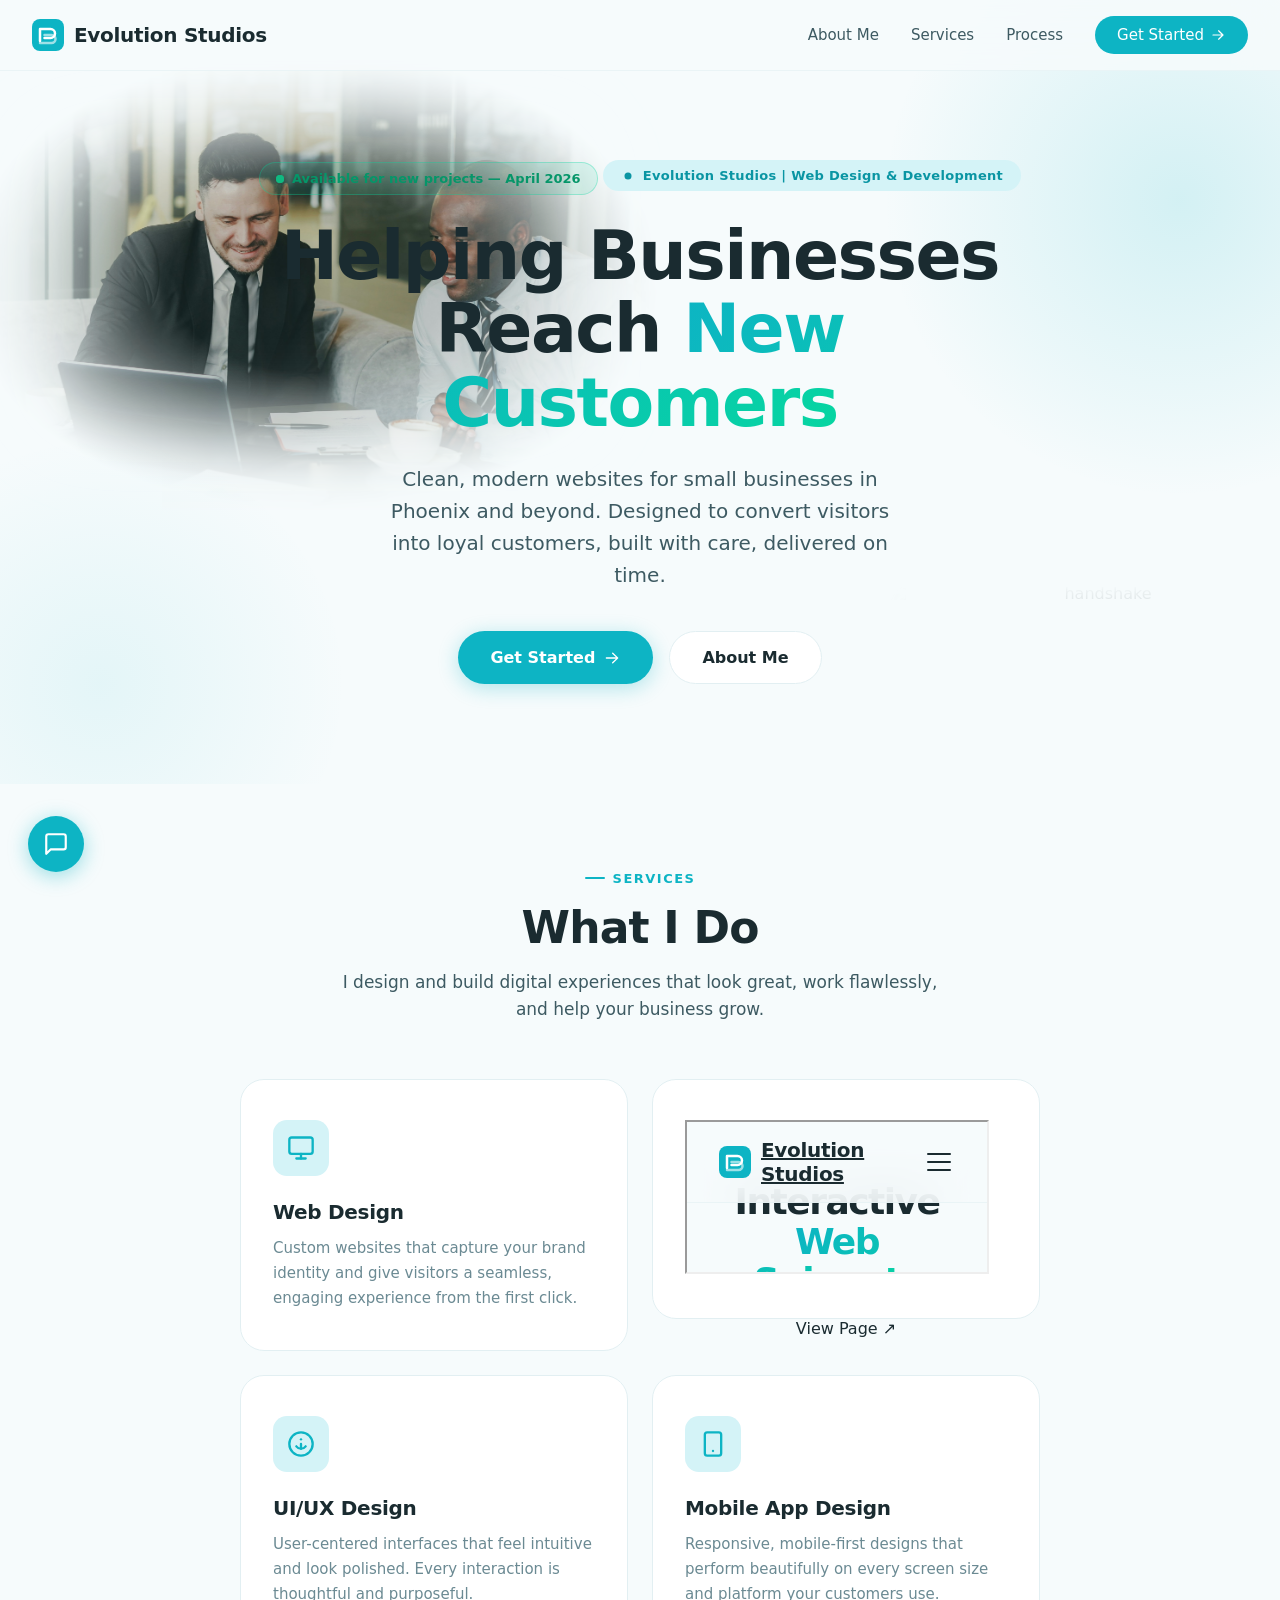
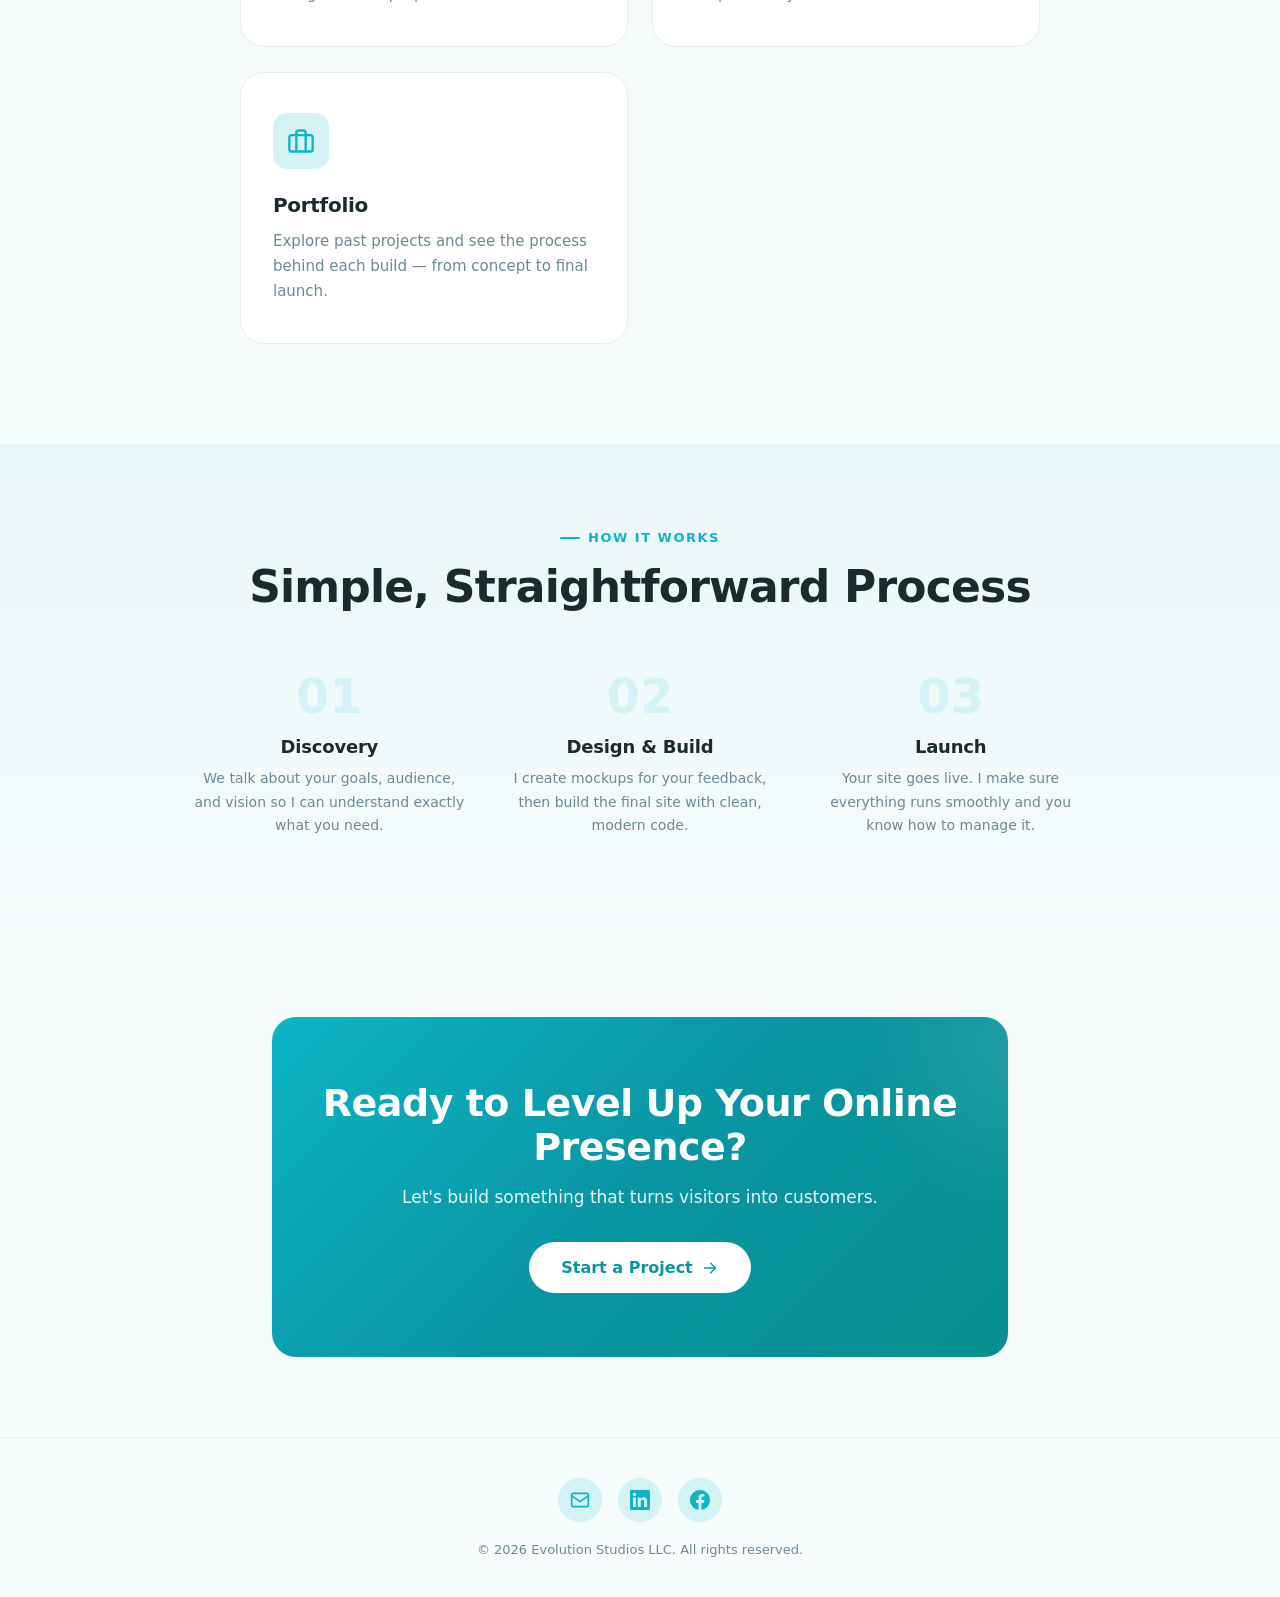
==== commit b1d73076: "what i do cards changed" ====
--- a/web files/index.html
+++ b/web files/index.html
@@ -808,15 +808,19 @@
   <div class="services-grid">
 
     <!-- Web Design -->
-    <a class="service-card fade-in" href="web-design.html" alt="Web Design">
-      <div class="service-icon">
-        <svg viewBox="0 0 24 24" fill="none" stroke="currentColor" stroke-width="2" stroke-linecap="round" stroke-linejoin="round">
-          <rect x="2" y="3" width="20" height="14" rx="2"/><line x1="8" y1="21" x2="16" y2="21"/><line x1="12" y1="17" x2="12" y2="21"/>
-        </svg>
-      </div>
-      <h3>Web Design</h3>
-      <p>Custom websites that capture your brand identity and give visitors a seamless, engaging experience from the first click.</p>
-    </a>
+<a class="service-card fade-in" href="web-design.html">
+  <div class="service-icon">
+    <svg viewBox="0 0 24 24" fill="none" stroke="currentColor" stroke-width="2" stroke-linecap="round" stroke-linejoin="round">
+      <rect x="2" y="3" width="20" height="14" rx="2"></rect><line x1="8" y1="21" x2="16" y2="21"></line><line x1="12" y1="17" x2="12" y2="21"></line>
+    </svg>
+  </div>
+  <h3>Web Design</h3>
+  <p>Custom websites that capture your brand identity and give visitors a seamless, engaging experience from the first click.</p>
+  <div class="card-thumbnail">
+    <iframe src="snippets.html" scrolling="no" tabindex="-1"></iframe>
+    <a class="thumbnail-link" href="snippets.html" target="_blank" onclick="event.stopPropagation()">View Page ↗</a>
+  </div>
+</a>
 
     <!-- UI/UX Design -->
     <a class="service-card fade-in" href="uiux.html" alt="UI/UX Design">
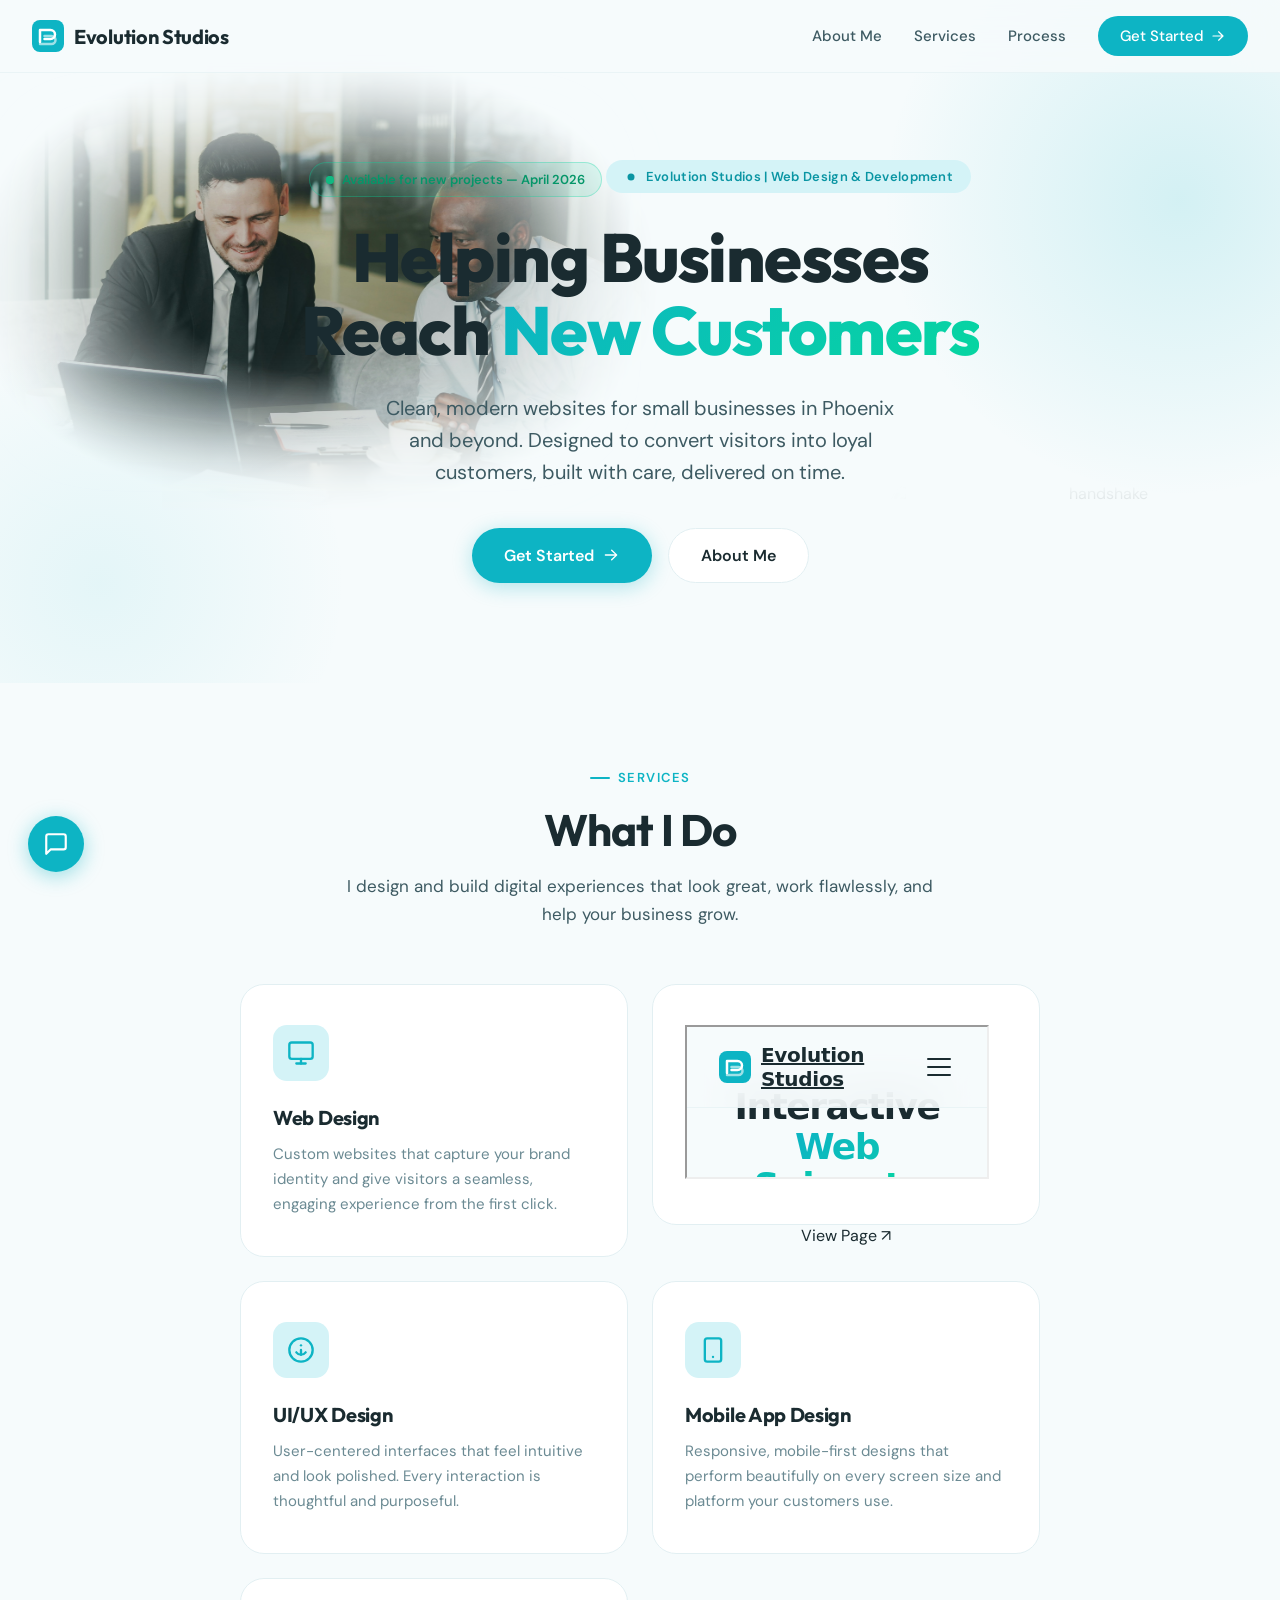
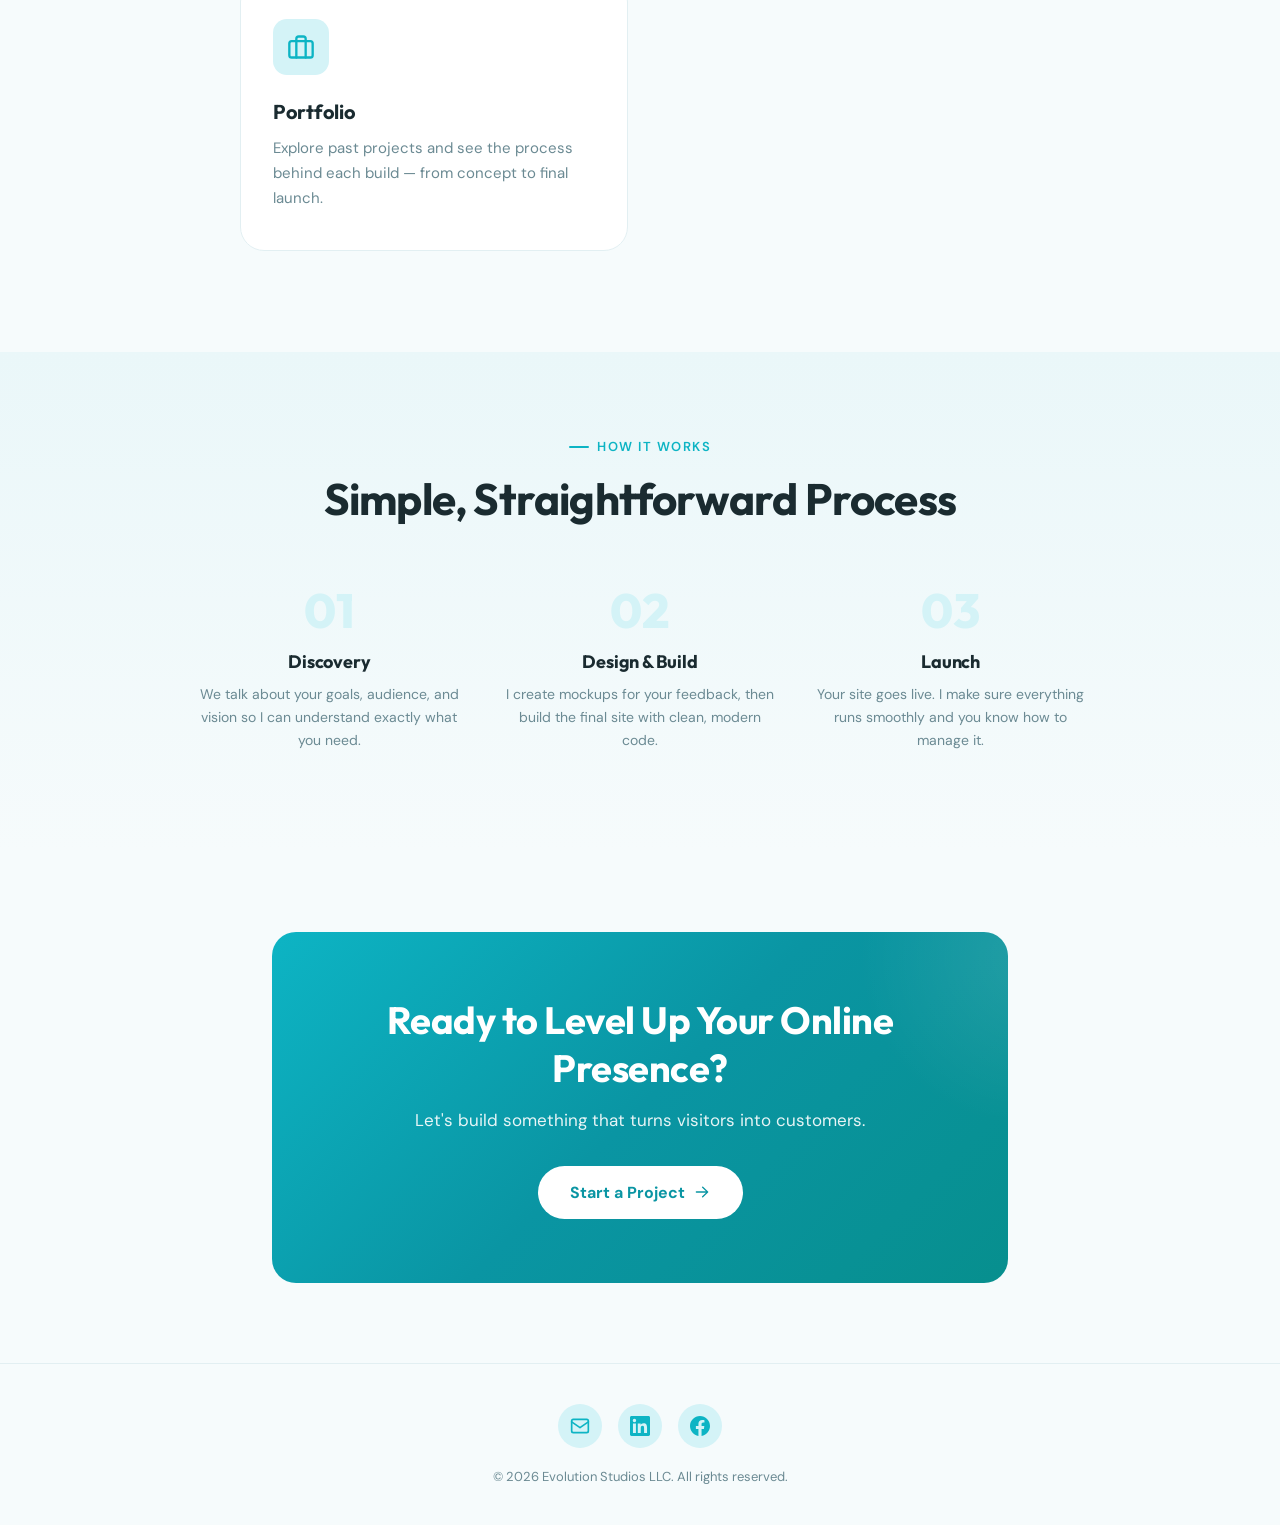
==== commit ee49bf0b: "swapped to google fonts" ====
--- a/web files/index.html
+++ b/web files/index.html
@@ -13,8 +13,9 @@
 <meta charset="UTF-8">
 <meta name="viewport" content="width=device-width, initial-scale=1.0">
 <title>Evolution Studios — Web Design & Development</title>
-<meta name="description" content="Evolution Studios offers custom web design, UI/UX, and mobile app design to help businesses attract and convert customers in the Phoenix area.">
-<link rel="stylesheet" href="https://myfonts.neocities.org/fonts.css">
+<link rel="preconnect" href="https://fonts.googleapis.com">
+<link rel="preconnect" href="https://fonts.gstatic.com" crossorigin>
+<link href="https://fonts.googleapis.com/css2?family=DM+Sans:ital,opsz,wght@0,9..40,300;0,9..40,400;0,9..40,500;0,9..40,600;0,9..40,700;1,9..40,400&family=Outfit:wght@300;400;500;600;700&display=swap" rel="stylesheet"><link rel="stylesheet" href="https://myfonts.neocities.org/fonts.css">
 <style>
 
 /* ============ VARIABLES ============ */
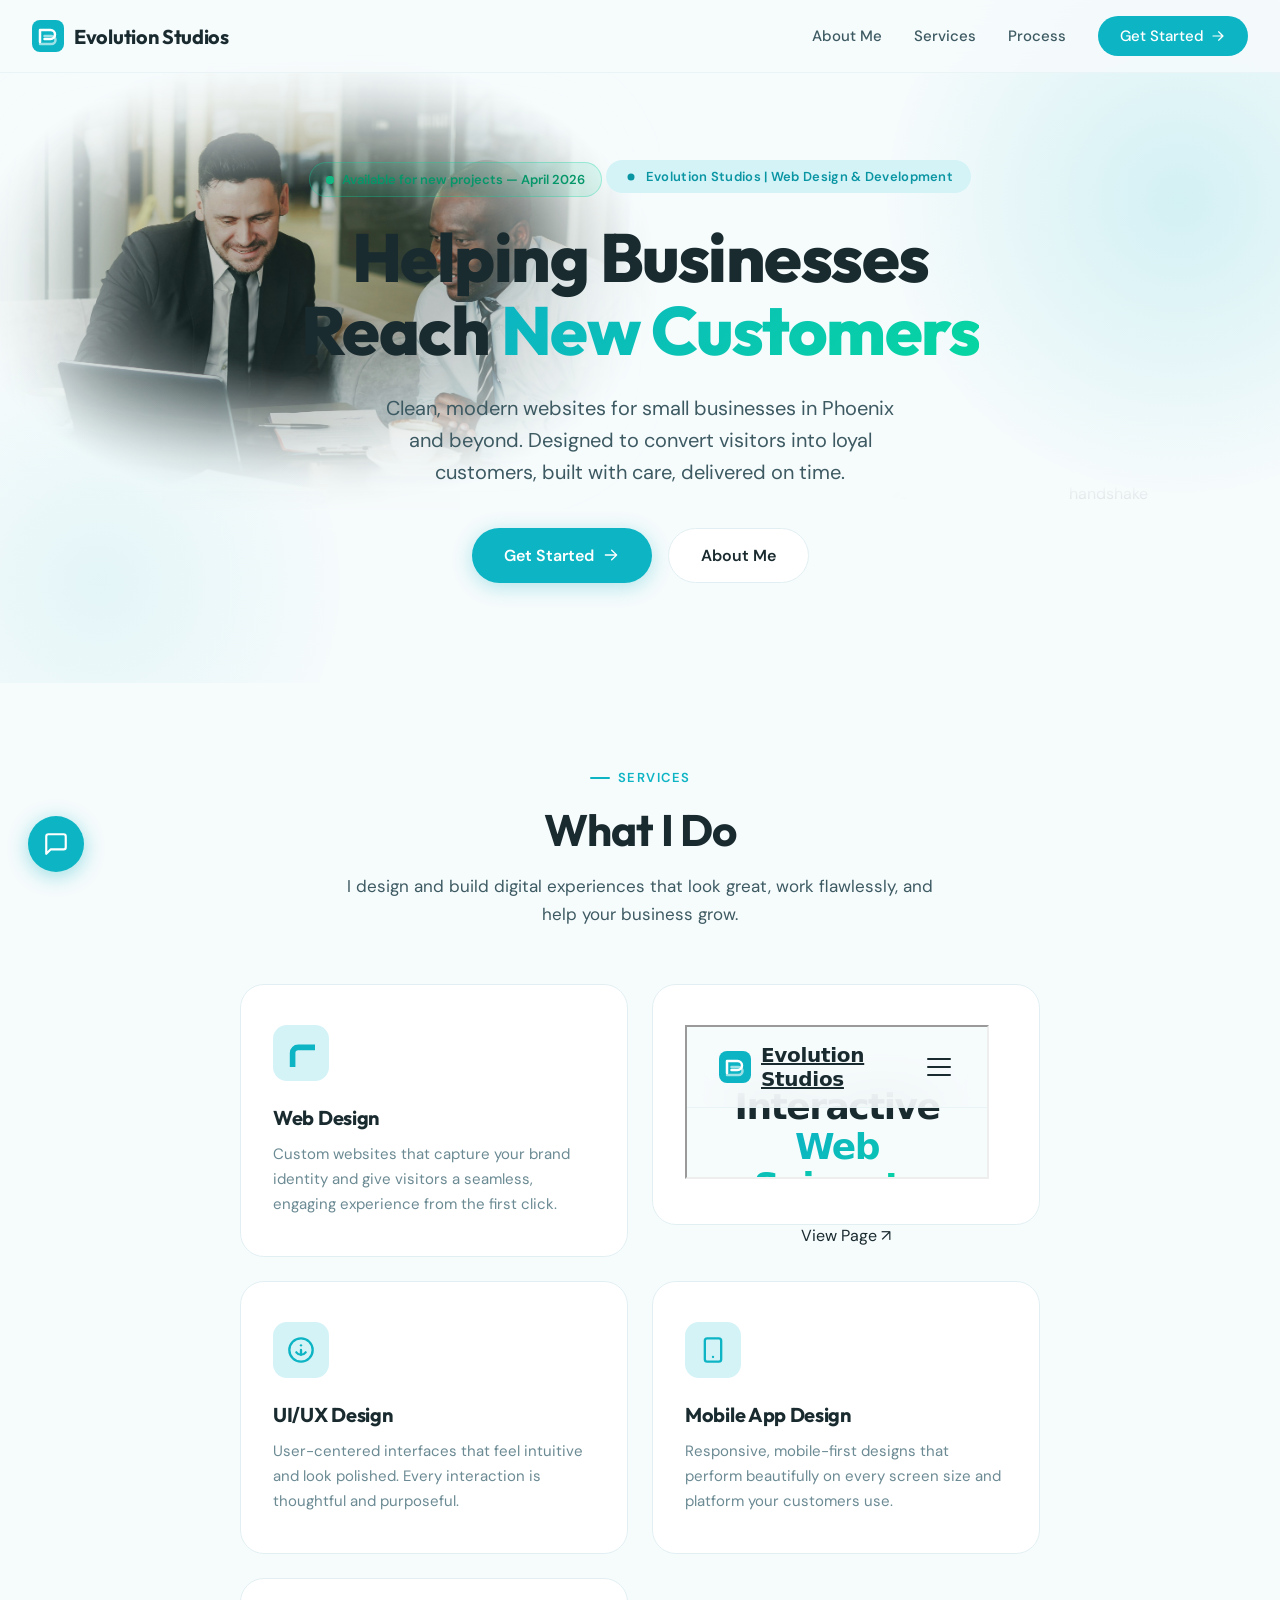
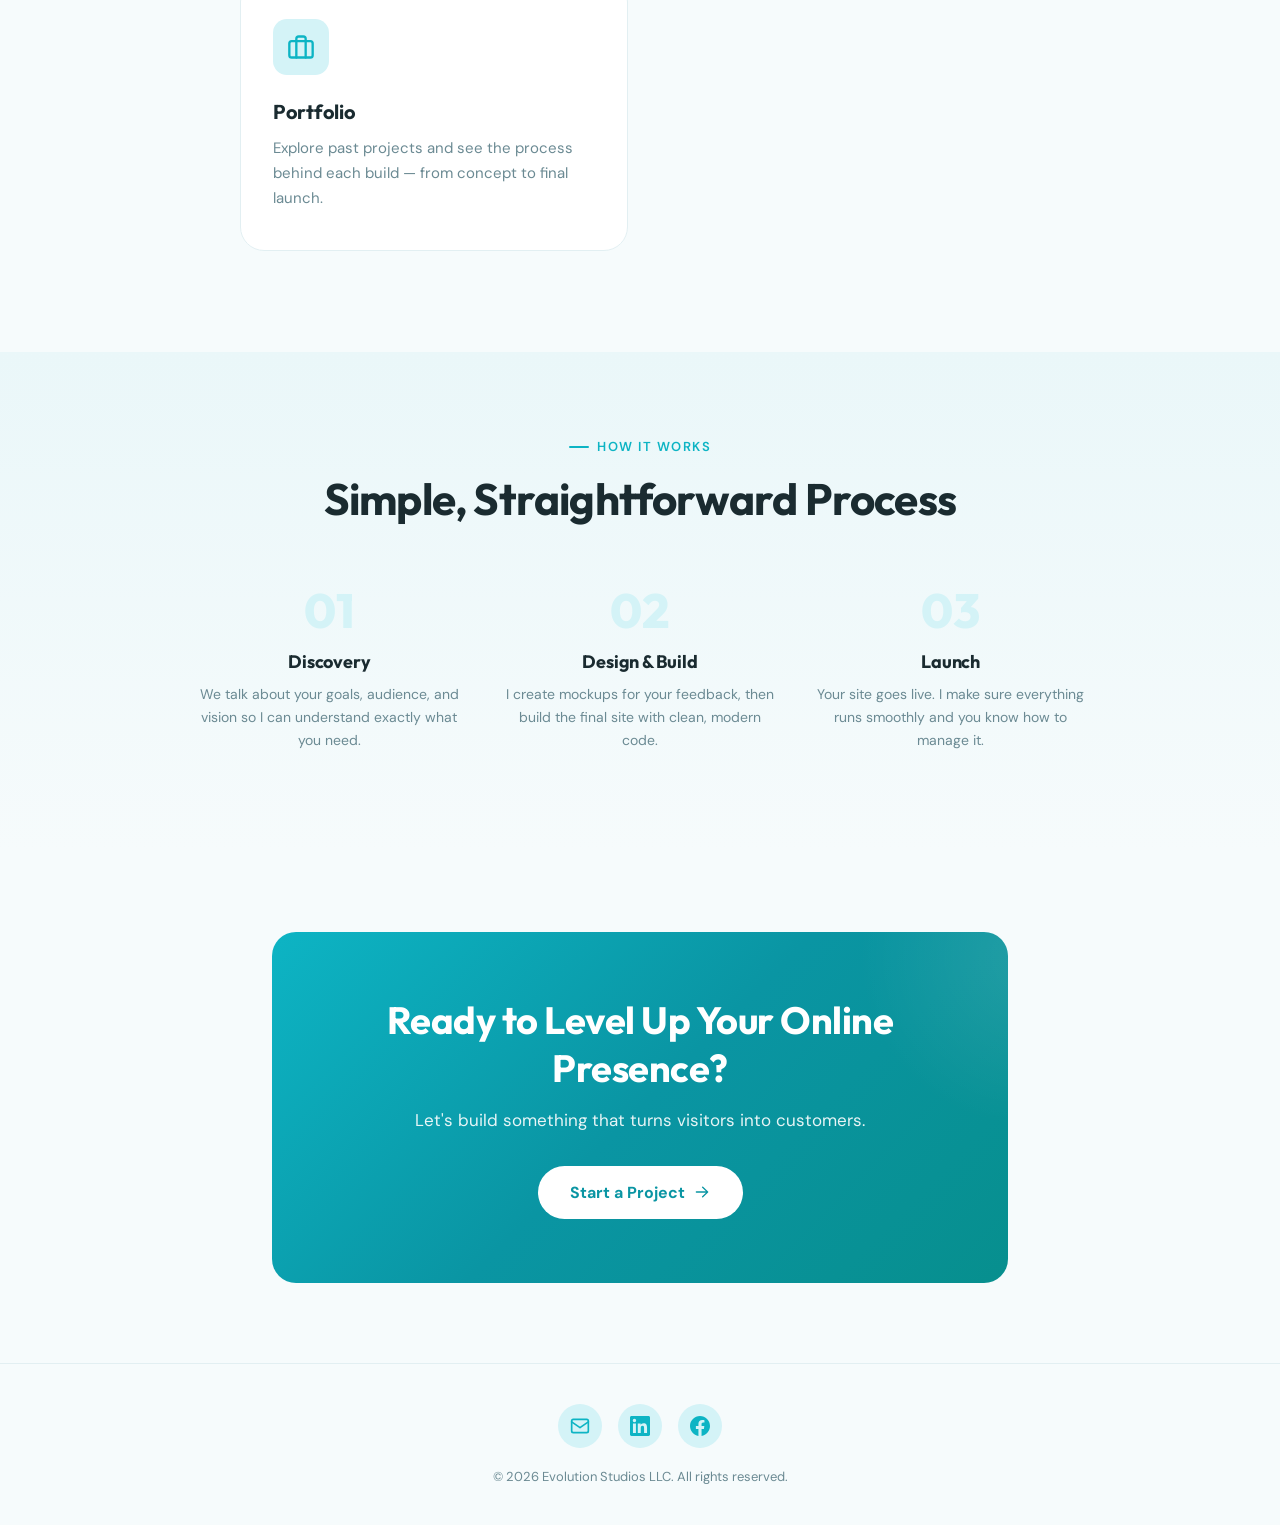
==== commit f2186bd1: "testing" ====
--- a/web files/index.html
+++ b/web files/index.html
@@ -811,7 +811,7 @@
     <!-- Web Design -->
 <a class="service-card fade-in" href="web-design.html">
   <div class="service-icon">
-    <svg viewBox="0 0 24 24" fill="none" stroke="currentColor" stroke-width="2" stroke-linecap="round" stroke-linejoin="round">
+    <svg viewBox="0 0 10 10" fill="none" stroke="currentColor" stroke-width="2" stroke-linecap="round" stroke-linejoin="round">
       <rect x="2" y="3" width="20" height="14" rx="2"></rect><line x1="8" y1="21" x2="16" y2="21"></line><line x1="12" y1="17" x2="12" y2="21"></line>
     </svg>
   </div>
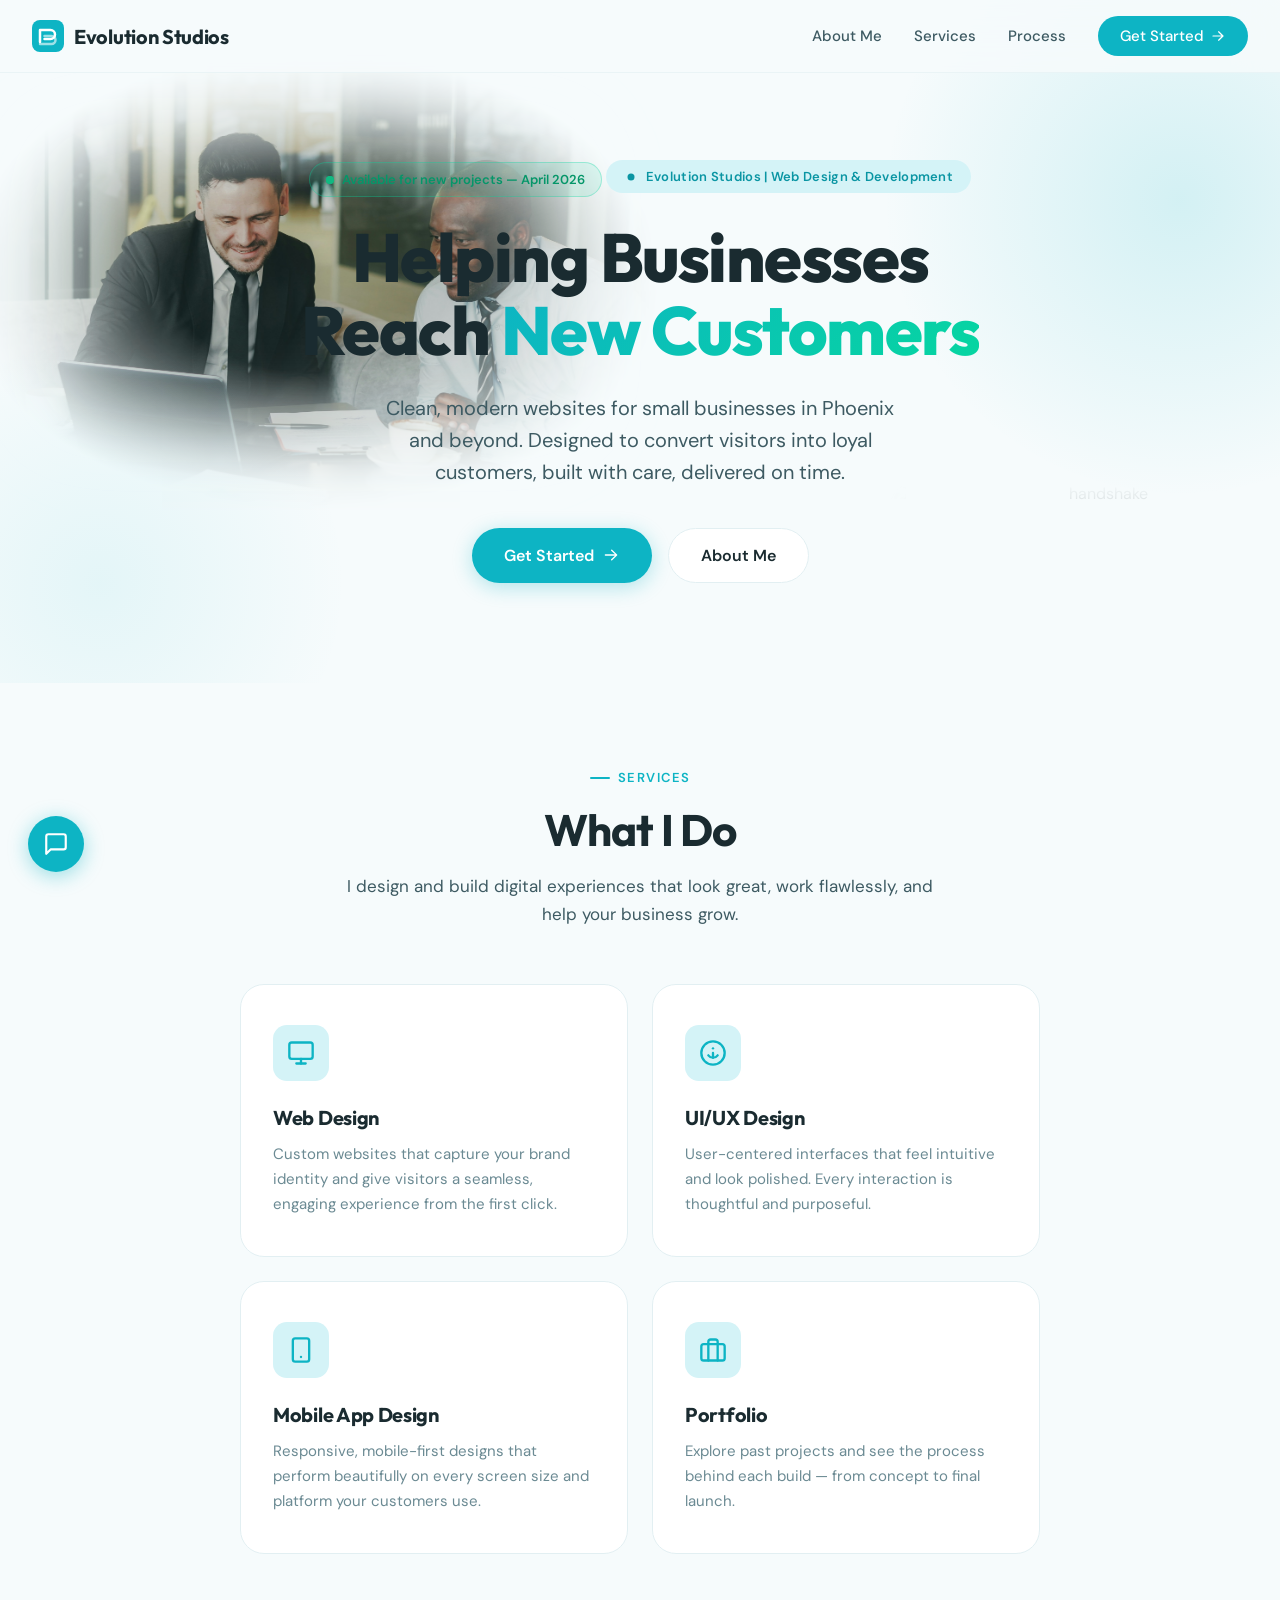
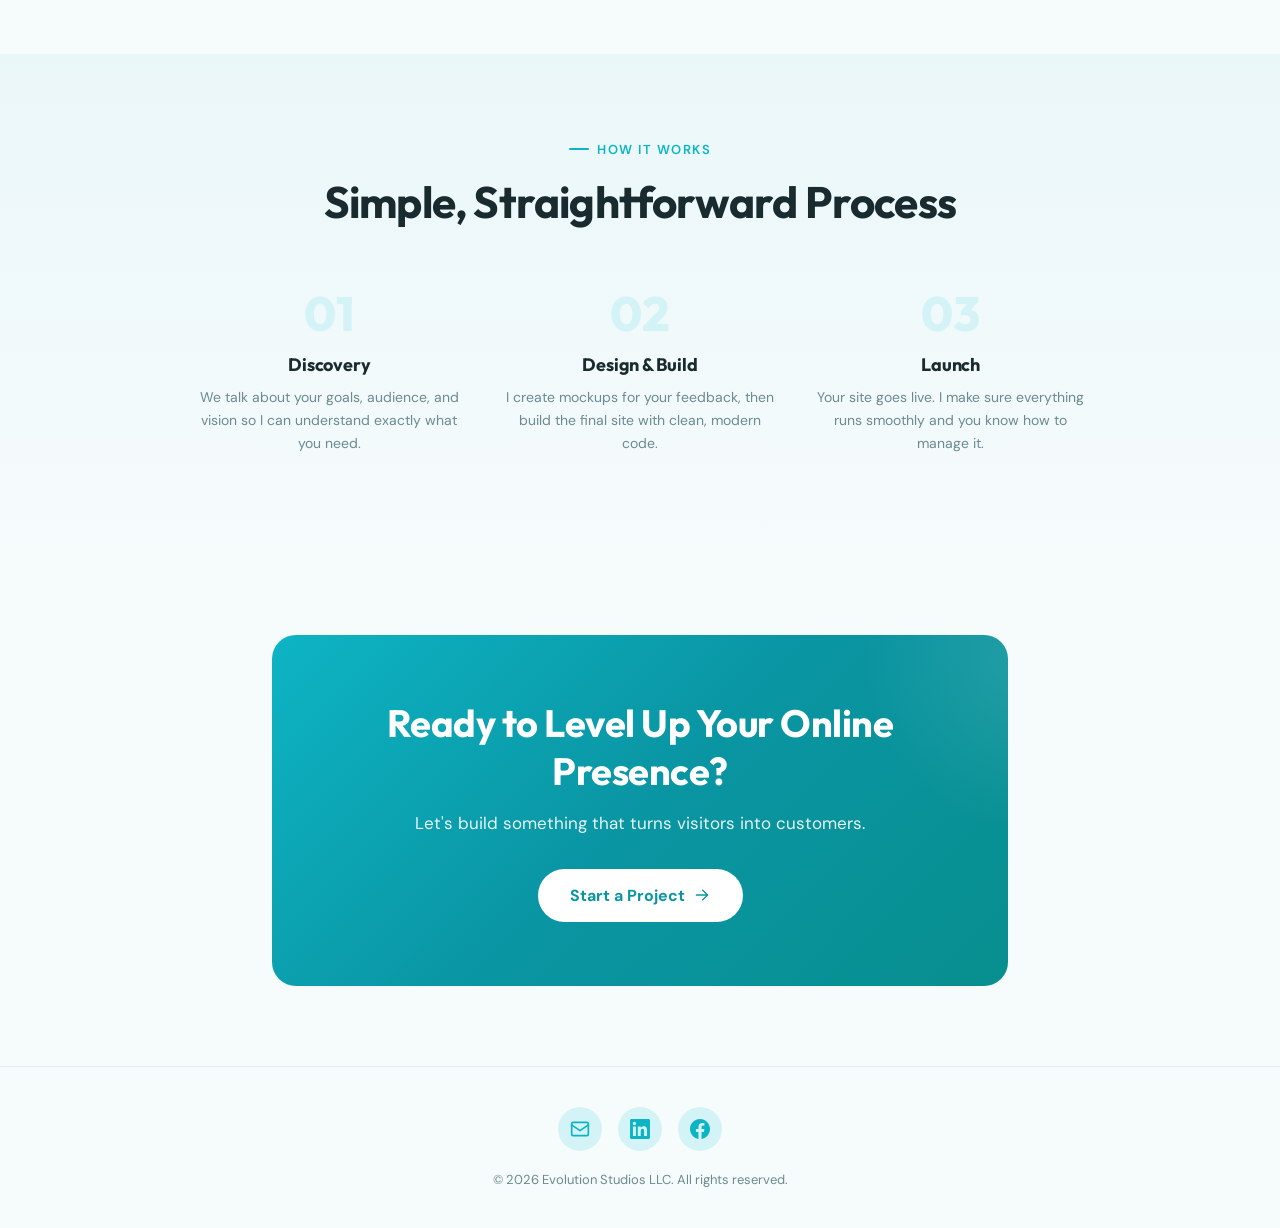
==== commit 1e324788: "revert" ====
--- a/web files/index.html
+++ b/web files/index.html
@@ -811,16 +811,12 @@
     <!-- Web Design -->
 <a class="service-card fade-in" href="web-design.html">
   <div class="service-icon">
-    <svg viewBox="0 0 10 10" fill="none" stroke="currentColor" stroke-width="2" stroke-linecap="round" stroke-linejoin="round">
+    <svg viewBox="0 0 24 24" fill="none" stroke="currentColor" stroke-width="2" stroke-linecap="round" stroke-linejoin="round">
       <rect x="2" y="3" width="20" height="14" rx="2"></rect><line x1="8" y1="21" x2="16" y2="21"></line><line x1="12" y1="17" x2="12" y2="21"></line>
     </svg>
   </div>
   <h3>Web Design</h3>
   <p>Custom websites that capture your brand identity and give visitors a seamless, engaging experience from the first click.</p>
-  <div class="card-thumbnail">
-    <iframe src="snippets.html" scrolling="no" tabindex="-1"></iframe>
-    <a class="thumbnail-link" href="snippets.html" target="_blank" onclick="event.stopPropagation()">View Page ↗</a>
-  </div>
 </a>
 
     <!-- UI/UX Design -->
